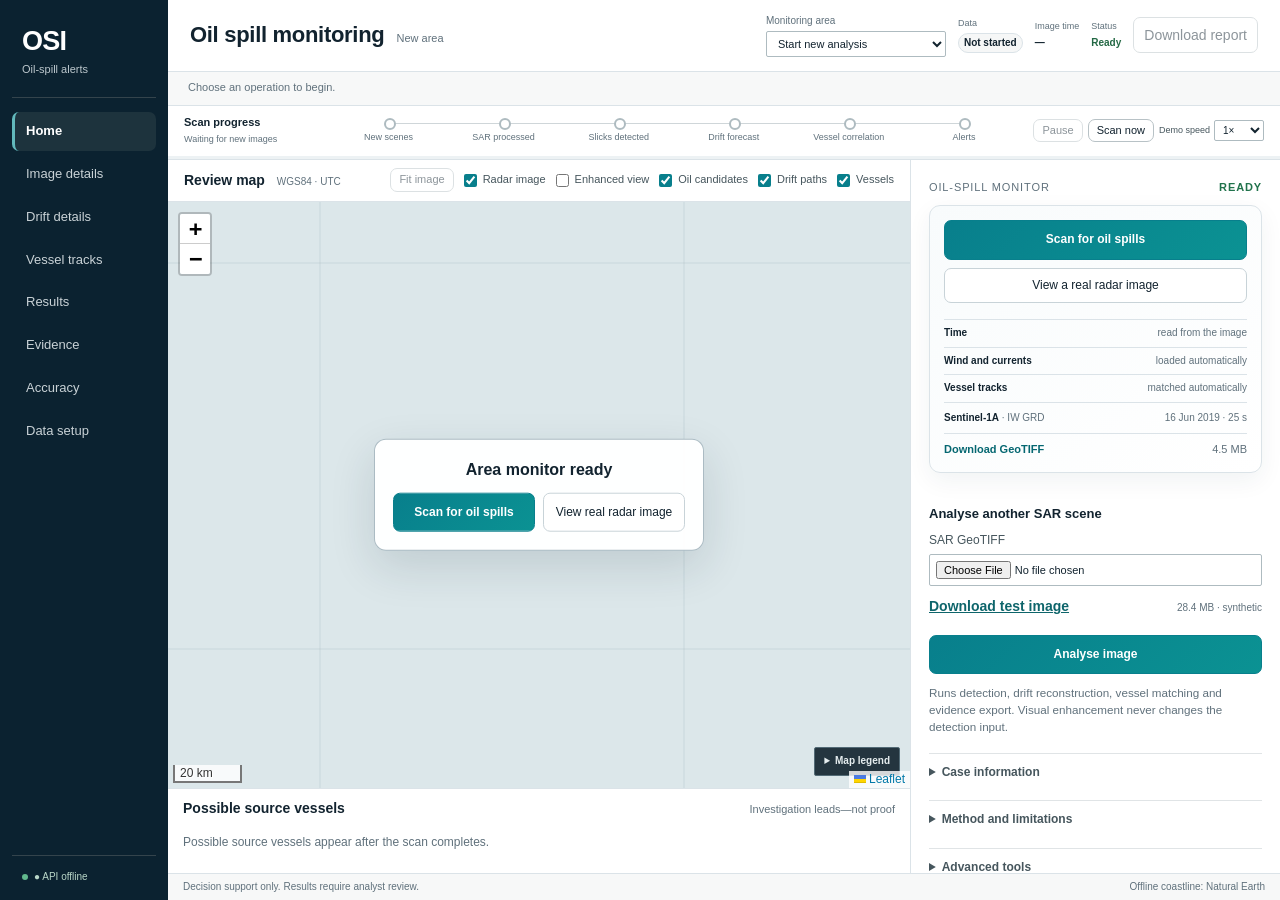
==== oilspill-intel/frontend/static/index.html @ 961ec887 "Make the public scan fully automatic" ====
<!doctype html>
<html lang="en">
<head>
<meta charset="utf-8">
<title>OSI — Oil Spill Intelligence | SIH26143</title>
<meta name="viewport" content="width=device-width, initial-scale=1">
<meta name="description" content="Oil-spill detection, drift reconstruction and explainable AIS vessel correlation.">
<link rel="stylesheet" href="vendor/leaflet.css">
<link rel="stylesheet" href="app.css">
</head>
<body>
<a class="skip-link" href="#sidebar">Skip to investigation controls</a>
<header class="rail">
  <div class="brand">OSI <small>Oil-spill alerts</small></div>
  <nav id="nav" aria-label="Investigation stages">
    <button data-page="dashboard" class="active" aria-current="page">Home</button>
    <button data-page="satellite">Image details</button>
    <button data-page="drift">Drift details</button>
    <button data-page="ais">Vessel tracks</button>
    <button data-page="ranking">Results</button>
    <button data-page="evidence">Evidence</button>
    <button data-page="evaluation">Accuracy</button>
    <button data-page="data">Data setup</button>
  </nav>
  <div class="rail-foot"><div class="status" id="health" role="status">Connecting…</div></div>
</header>
<div class="workspace">
<div class="workspace-head">
  <div class="head-title"><h1 id="caseTitle">Oil spill investigation</h1><span id="caseId" class="case-ref">New case</span></div>
  <div class="head-actions">
    <label class="case-picker">Monitoring area<select id="casePicker" aria-label="Monitoring area selector"><option value="">Start new analysis</option><option value="demo">Run Arabian Sea demo</option><option value="reception">View real SAR sample</option></select></label>
    <div class="operational-meta"><span>Data <b id="dataBadge" class="badge">Not started</b></span><span>Image time <b id="acquisitionValue">—</b></span><span>Status <b id="systemValue" class="status-text">Ready</b></span></div>
    <button id="btnExport" class="outline" disabled>Download report</button>
  </div>
</div>
<div id="caseSummary" class="summary-strip">Choose a demo or radar image to begin.</div>
<div id="notice" class="notice" role="status" aria-live="polite" hidden><span id="noticeText"></span><button id="dismissNotice" aria-label="Dismiss message">×</button></div>
<section class="stage-strip" aria-label="Investigation processing status">
  <div class="stage-title"><b>Scan progress</b><span id="replayClock">Waiting for new images</span></div>
  <ol id="stageList" class="stage-list"></ol>
  <div id="replayControls" class="replay-controls">
    <button id="btnReplayPause" class="map-button" disabled>Pause</button>
    <button id="btnReplayRestart" class="map-button">Scan now</button>
    <label>Demo speed <select id="replaySpeed" aria-label="Replay speed"><option value="0.5">0.5×</option><option value="1" selected>1×</option><option value="2">2×</option><option value="4">4×</option></select></label>
  </div>
  <div class="acquisition-track" aria-hidden="true"><i id="acquisitionProgress"></i></div>
</section>
<main>
  <div class="map-workspace">
    <div class="map-heading"><span><b>Review map</b> <small>WGS84 · UTC</small></span><div class="map-tools"><button id="btnFit" class="map-button" disabled>Fit image</button><label class="chk"><input type="checkbox" id="chkScene" checked> Radar image</label><label class="chk"><input type="checkbox" id="chkEnhanced"> Enhanced view</label><label class="chk"><input type="checkbox" id="chkSlick" checked> Oil candidates</label><label class="chk"><input type="checkbox" id="chkDriftLayers" checked> Drift paths</label><label class="chk"><input type="checkbox" id="chkAisLayers" checked> Vessels</label></div></div>
    <div class="map-stage"><div id="map" aria-label="Oil-spill investigation map"></div>
      <div id="mapEmpty" class="map-empty"><strong>Area monitor ready</strong><div class="map-start-actions"><button id="btnStartDemo" class="primary">Scan for oil spills</button><button id="btnReceiveMap" class="secondary">View real radar image</button></div></div>
      <details class="legend-wrap"><summary>Map legend</summary><div id="legend" class="legend"></div></details>
    </div>
    <section class="case-bottom" aria-label="Candidate overview"><div class="section-heading"><h2>Possible source vessels</h2><span class="muted small">Investigation leads—not proof</span></div><div id="candidateOverview" class="table-scroll"><p class="empty-note">Possible source vessels appear after the scan completes.</p></div></section>
  </div>
  <aside id="sidebar" tabindex="-1" aria-label="Investigation controls and evidence">
    <section id="page-dashboard" class="page active">
      <div class="operation-head"><span>Oil-spill monitor</span><b id="operationState">Ready</b></div>
      <div class="operation-card">
        <button id="btnRunReplay" class="primary">Scan for oil spills</button>
        <button id="btnReceiveSample" class="secondary">View a real radar image</button>
        <ul class="automatic-inputs" aria-label="Automatic inputs">
          <li><b>Time</b><span>read from the image</span></li>
          <li><b>Wind and currents</b><span>loaded automatically</span></li>
          <li><b>Vessel tracks</b><span>matched automatically</span></li>
        </ul>
        <div class="sample-meta">
          <span><b>Sentinel-1A</b> · IW GRD</span>
          <span>16 Jun 2019 · 25 s</span>
        </div>
        <a class="sample-file" href="samples/S1A_IW_20190616_140738_real_sample.tif" download>Download GeoTIFF <span>4.5 MB</span></a>
      </div>
      <div class="kpis" id="kpis"></div>
      <div class="technical-tools">
      <h3>Analyse another SAR scene</h3>
      <div class="image-workflow">
        <label>SAR GeoTIFF <input type="file" id="autoSceneFile" accept=".tif,.tiff"></label>
        <p class="sample-download"><a id="sampleSceneDownload" href="/api/demo/sample-scene" download="OSI_sample_20250314.tif">Download test image</a><span>28.4 MB · synthetic</span></p>
        <button id="btnAutoRun" class="primary">Analyse image</button>
        <div id="autoProgress" class="small muted" role="status"></div>
        <small>Runs detection, drift reconstruction, vessel matching and evidence export. Visual enhancement never changes the detection input.</small>
        <p class="demo-only">The public demo accepts the provided test image and replays its verified result.</p>
      </div>
      <button id="btnDemo" class="visually-hidden" tabindex="-1">Run included sample</button>
      <details class="case-meta"><summary>Case information</summary>
        <div class="sih-brief" aria-label="Smart India Hackathon problem alignment">
          <div><span>Problem</span><b>SIH26143</b></div><div><span>Organization</span><b>NTRO</b></div>
          <div><span>Category</span><b>Software</b></div><div><span>Theme</span><b>Disaster Management</b></div>
        </div>
      </details>
      <details class="prototype-scope"><summary>Method and limitations</summary>
        <ol class="scope-steps">
          <li>Segments suspected dark formations from georeferenced Sentinel-1 SAR.</li>
          <li>Measures slick geometry and reconstructs possible origins using currents and wind.</li>
          <li>Rebuilds historical AIS tracks and filters vessels by time and location.</li>
          <li>Ranks evidence matches and exports an auditable record for analyst review.</li>
        </ol>
        <p class="small muted">Attribution is a decision-support result and requires analyst review.</p>
      </details>
      <details class="advanced-tools"><summary>Advanced tools</summary>
        <div class="advanced-links"><a href="#" onclick="goto('satellite');return false">Image settings</a><a href="#" onclick="goto('drift');return false">Drift settings</a><a href="#" onclick="goto('ais');return false">Vessel-track settings</a><a href="#" onclick="goto('data');return false">Data connections</a></div>
        <button id="btnNew" class="secondary">New real-data investigation</button>
        <label>Open existing <select id="invSel"><option value="">— select —</option></select></label>
      </details>
      <p class="muted small">The sample uses synthetic scene, forcing and AIS data. Operational use requires approved historical AIS access.</p>
      <p id="landWarning" class="warn small" hidden>Land polygon file is missing. Coastal masking and particle beaching must not be treated as verified in this installation.</p>
      <h3 id="timelineHeading" hidden>Timeline</h3><ol id="timeline" class="timeline"></ol>
      <details><summary>System / data health</summary><pre id="healthBox" class="box"></pre></details>
      </div>
    </section>

    <section id="page-satellite" class="page">
      <h2>Satellite Analysis</h2>
      <label>Scene <select id="sceneSel"><option value="demo">Bundled synthetic S1-like scene</option></select></label>
      <p class="muted small">For the simplest flow, upload one image on <a href="#" onclick="goto('dashboard');return false">Overview</a>. Manual mode can also use a scene fetched on <a href="#" onclick="goto('data');return false">Data Sources</a>.</p>
      <label>Upload GeoTIFF (σ⁰ VV[,VH], dB or linear) <input type="file" id="sceneFile" accept=".tif,.tiff"></label>
      <details><summary>Optional wind override</summary><label>Wind at scene (m/s) <input type="number" id="windIn" step="0.1" placeholder="from forcing if blank"></label></details>
      <button id="btnAnalyze" class="primary">Analyse selected image</button>
      <div id="sceneInfo"></div>
      <h3>Detections</h3><div id="detList"></div>
      <label class="chk"><input type="checkbox" id="chkProb"> Detection score overlay (not calibrated probability)</label>
    </section>

    <section id="page-drift" class="page">
      <h2>Drift / Hindcast</h2>
      <label>Backward horizon (h) <input type="number" id="hoursIn" value="12" min="1" max="72"></label>
      <label>Forward forecast (h) <input type="number" id="fwdIn" value="6" min="0" max="72"></label>
      <label>Forcing (currents + wind) <select id="forcingSel"><option value="demo">Bundled synthetic forcing</option></select></label>
      <label>Upload current / wind NetCDF <input type="file" id="forcingFile" accept=".nc"></label>
      <button id="btnForcing" class="secondary">Build environmental forcing for this scene</button>
      <div id="forcingJob" class="small muted"></div>
      <button id="btnDrift" class="primary">Run backward hindcast + forward forecast</button>
      <div id="driftInfo"></div>
      <label>Age hypothesis <input type="range" id="ageSlider" min="1" max="12" value="4"> <span id="ageLbl">4 h</span></label>
      <label class="chk"><input type="checkbox" id="chkFwd" checked> forward prediction</label>
      <details><summary>Model assumptions</summary><pre id="driftParams" class="box small"></pre></details>
    </section>

    <section id="page-ais" class="page">
      <h2>AIS Investigation</h2>
      <label>AIS source <select id="aisSel"><option value="demo">Bundled synthetic AIS (MarineCadastre schema)</option></select></label>
      <label>Upload AIS CSV <input type="file" id="aisFile" accept=".csv"></label>
      <label>Search radius (km) <input type="number" id="radiusIn" value="60"></label>
      <label>Fetch historical AIS for this scene <select id="aisSrcSel"><option value="marinecadastre">NOAA MarineCadastre (US waters, 2009–2023 direct)</option><option value="dma">Danish Maritime Authority</option><option value="aisstream">aisstream.io live recording (key)</option></select></label>
      <button id="btnAisFetch" class="secondary">Fetch available AIS records</button>
      <div id="aisJob" class="small muted"></div>
      <button id="btnAis" class="primary">Reconstruct tracks + correlate</button>
      <div id="aisInfo"></div>
      <label>Time <input type="range" id="timeSlider" min="0" max="100" value="100"> <span id="timeLbl"></span></label>
      <div class="filters">
        <label class="chk"><input type="checkbox" class="fType" value="tanker" checked> tanker</label>
        <label class="chk"><input type="checkbox" class="fType" value="cargo" checked> cargo</label>
        <label class="chk"><input type="checkbox" class="fType" value="fishing" checked> fishing</label>
        <label class="chk"><input type="checkbox" class="fType" value="passenger" checked> passenger</label>
        <label class="chk"><input type="checkbox" class="fType" value="other" checked> other</label>
        <label class="chk"><input type="checkbox" id="chkOnlyCand"> candidates only</label>
      </div>
      <div id="vesselList"></div>
    </section>

    <section id="page-ranking" class="page">
      <h2>Possible Source Vessels</h2>
      <p class="warn small">Scores express <b>correlation with available evidence</b>. They are not proof of responsibility.</p>
      <div id="rankTable" class="table-scroll"><p class="empty-note">Run AIS correlation to review candidates.</p></div>
    </section>

    <section id="page-data" class="page">
      <h2>Data Sources & Connectors</h2>
      <div id="connStatus"></div>
      <h3>Sentinel-1 IW GRD search</h3>
      <label>Provider <select id="s1prov"><option value="planetary">Microsoft Planetary Computer (no account, no quota)</option><option value="cdse">Copernicus Data Space (download needs free account)</option></select></label>
      <div class="row"><label>Lon <input type="number" id="s1lon" step="0.01" value="72.6"></label><label>Lat <input type="number" id="s1lat" step="0.01" value="18.9"></label></div>
      <div class="row"><label>From <input type="date" id="s1from" value="2025-03-01"></label><label>To <input type="date" id="s1to" value="2025-03-31"></label></div>
      <button id="btnS1Search" class="primary">Search IW GRD scenes</button>
      <div id="s1Results"></div>
      <label>AOI half-size around the point (°) — only this window is streamed &amp; calibrated <input type="number" id="s1aoi" value="0.3" step="0.05" min="0.05" max="1"></label>
      <label>Downsample factor (4 → ~40 m px, ~20 s; 1 → full 10 m, slow) <input type="number" id="s1factor" value="4" min="1" max="16"></label>
      <h3>Background jobs</h3><div id="jobList" class="small"></div>
      <h3>Fetched / uploaded products</h3><div id="uploadList" class="small"></div>
    </section>

    <section id="page-evidence" class="page">
      <h2>Evidence Report</h2>
      <div id="evidencePanel"><p class="empty-note">Select a candidate from the table below the map.</p></div>
      <p class="small muted"><b>Why this exists:</b> the ledger proves which inputs and results were used and whether they changed. It is not an accuracy score; measured performance is under Accuracy.</p>
      <details><summary>Evidence ledger (SHA-256)</summary><div id="ledger" class="small table-scroll"></div></details>
    </section>

    <section id="page-evaluation" class="page">
      <h2>Accuracy &amp; Testing</h2>
      <p class="warn small"><b>Current status:</b> experimental screening baseline—not validated for unattended operational alerts.</p>
      <div class="card">
        <h3>Tested on real Sentinel-1 images</h3>
        <p class="small muted">Test set: 10 labelled oil images and 9 non-oil look-alikes from GlobalOSD-SAR.</p>
        <table>
          <tbody>
            <tr><th>Question</th><th>Measured result</th></tr>
            <tr><td>How many labelled oil scenes were found?</td><td><b>8 of 10</b> (80%)</td></tr>
            <tr><td>How many non-oil scenes caused an alert?</td><td><b>4 of 9</b> (44.4%)</td></tr>
            <tr><td>How many alerts were correct?</td><td><b>8 of 12</b> (66.7%)</td></tr>
            <tr><td>How many test scenes were classified correctly?</td><td><b>13 of 19</b> (68.4%)</td></tr>
          </tbody>
        </table>
        <details><summary>Test method and technical metric</summary><p class="small">Threshold 0.50; a detection counts as a hit within 8 km of the labelled point. Oil-likelihood AUC: <b>0.622</b>.</p></details>
      </div>
      <div class="card">
        <h3>Not measured yet</h3>
        <p><b>Pixel-level oil outline:</b> not measured because this sample marks locations, not complete oil boundaries.</p>
        <p><b>Drift forecast:</b> not yet compared with observed drifter tracks.</p>
        <p><b>Vessel matching:</b> not yet tested on confirmed polluter cases.</p>
      </div>
      <div class="card">
        <h3>Judge validation pack</h3>
        <p>Five oil-positive chips and five negative look-alikes, including successful detections, false alarms and a missed case. Expected labels and baseline outputs are listed in <code>manifest.csv</code>.</p>
        <a class="sample-file" href="samples/OSI_judge_validation_pack.zip" download>Download labelled real-SAR pack <span>24.9 MB · 10 GeoTIFFs</span></a>
        <p class="small muted">GlobalOSD-SAR research labels support screening evaluation; they are not legal proof of a spill or vessel responsibility.</p>
      </div>
    </section>
  </aside>

</main>
<footer>Decision support only. Results require analyst review.<span>Offline coastline: Natural Earth</span></footer>
</div>
<script src="vendor/leaflet.js"></script>
<script src="app.js"></script>
</body>
</html>
---- oilspill-intel/frontend/static/vendor/leaflet.css ----
/* required styles */

.leaflet-pane,
.leaflet-tile,
.leaflet-marker-icon,
.leaflet-marker-shadow,
.leaflet-tile-container,
.leaflet-pane > svg,
.leaflet-pane > canvas,
.leaflet-zoom-box,
.leaflet-image-layer,
.leaflet-layer {
	position: absolute;
	left: 0;
	top: 0;
	}
.leaflet-container {
	overflow: hidden;
	}
.leaflet-tile,
.leaflet-marker-icon,
.leaflet-marker-shadow {
	-webkit-user-select: none;
	   -moz-user-select: none;
	        user-select: none;
	  -webkit-user-drag: none;
	}
/* Prevents IE11 from highlighting tiles in blue */
.leaflet-tile::selection {
	background: transparent;
}
/* Safari renders non-retina tile on retina better with this, but Chrome is worse */
.leaflet-safari .leaflet-tile {
	image-rendering: -webkit-optimize-contrast;
	}
/* hack that prevents hw layers "stretching" when loading new tiles */
.leaflet-safari .leaflet-tile-container {
	width: 1600px;
	height: 1600px;
	-webkit-transform-origin: 0 0;
	}
.leaflet-marker-icon,
.leaflet-marker-shadow {
	display: block;
	}
/* .leaflet-container svg: reset svg max-width decleration shipped in Joomla! (joomla.org) 3.x */
/* .leaflet-container img: map is broken in FF if you have max-width: 100% on tiles */
.leaflet-container .leaflet-overlay-pane svg {
	max-width: none !important;
	max-height: none !important;
	}
.leaflet-container .leaflet-marker-pane img,
.leaflet-container .leaflet-shadow-pane img,
.leaflet-container .leaflet-tile-pane img,
.leaflet-container img.leaflet-image-layer,
.leaflet-container .leaflet-tile {
	max-width: none !important;
	max-height: none !important;
	width: auto;
	padding: 0;
	}

.leaflet-container img.leaflet-tile {
	/* See: https://bugs.chromium.org/p/chromium/issues/detail?id=600120 */
	mix-blend-mode: plus-lighter;
}

.leaflet-container.leaflet-touch-zoom {
	-ms-touch-action: pan-x pan-y;
	touch-action: pan-x pan-y;
	}
.leaflet-container.leaflet-touch-drag {
	-ms-touch-action: pinch-zoom;
	/* Fallback for FF which doesn't support pinch-zoom */
	touch-action: none;
	touch-action: pinch-zoom;
}
.leaflet-container.leaflet-touch-drag.leaflet-touch-zoom {
	-ms-touch-action: none;
	touch-action: none;
}
.leaflet-container {
	-webkit-tap-highlight-color: transparent;
}
.leaflet-container a {
	-webkit-tap-highlight-color: rgba(51, 181, 229, 0.4);
}
.leaflet-tile {
	filter: inherit;
	visibility: hidden;
	}
.leaflet-tile-loaded {
	visibility: inherit;
	}
.leaflet-zoom-box {
	width: 0;
	height: 0;
	-moz-box-sizing: border-box;
	     box-sizing: border-box;
	z-index: 800;
	}
/* workaround for https://bugzilla.mozilla.org/show_bug.cgi?id=888319 */
.leaflet-overlay-pane svg {
	-moz-user-select: none;
	}

.leaflet-pane         { z-index: 400; }

.leaflet-tile-pane    { z-index: 200; }
.leaflet-overlay-pane { z-index: 400; }
.leaflet-shadow-pane  { z-index: 500; }
.leaflet-marker-pane  { z-index: 600; }
.leaflet-tooltip-pane   { z-index: 650; }
.leaflet-popup-pane   { z-index: 700; }

.leaflet-map-pane canvas { z-index: 100; }
.leaflet-map-pane svg    { z-index: 200; }

.leaflet-vml-shape {
	width: 1px;
	height: 1px;
	}
.lvml {
	behavior: url(#default#VML);
	display: inline-block;
	position: absolute;
	}


/* control positioning */

.leaflet-control {
	position: relative;
	z-index: 800;
	pointer-events: visiblePainted; /* IE 9-10 doesn't have auto */
	pointer-events: auto;
	}
.leaflet-top,
.leaflet-bottom {
	position: absolute;
	z-index: 1000;
	pointer-events: none;
	}
.leaflet-top {
	top: 0;
	}
.leaflet-right {
	right: 0;
	}
.leaflet-bottom {
	bottom: 0;
	}
.leaflet-left {
	left: 0;
	}
.leaflet-control {
	float: left;
	clear: both;
	}
.leaflet-right .leaflet-control {
	float: right;
	}
.leaflet-top .leaflet-control {
	margin-top: 10px;
	}
.leaflet-bottom .leaflet-control {
	margin-bottom: 10px;
	}
.leaflet-left .leaflet-control {
	margin-left: 10px;
	}
.leaflet-right .leaflet-control {
	margin-right: 10px;
	}


/* zoom and fade animations */

.leaflet-fade-anim .leaflet-popup {
	opacity: 0;
	-webkit-transition: opacity 0.2s linear;
	   -moz-transition: opacity 0.2s linear;
	        transition: opacity 0.2s linear;
	}
.leaflet-fade-anim .leaflet-map-pane .leaflet-popup {
	opacity: 1;
	}
.leaflet-zoom-animated {
	-webkit-transform-origin: 0 0;
	    -ms-transform-origin: 0 0;
	        transform-origin: 0 0;
	}
svg.leaflet-zoom-animated {
	will-change: transform;
}

.leaflet-zoom-anim .leaflet-zoom-animated {
	-webkit-transition: -webkit-transform 0.25s cubic-bezier(0,0,0.25,1);
	   -moz-transition:    -moz-transform 0.25s cubic-bezier(0,0,0.25,1);
	        transition:         transform 0.25s cubic-bezier(0,0,0.25,1);
	}
.leaflet-zoom-anim .leaflet-tile,
.leaflet-pan-anim .leaflet-tile {
	-webkit-transition: none;
	   -moz-transition: none;
	        transition: none;
	}

.leaflet-zoom-anim .leaflet-zoom-hide {
	visibility: hidden;
	}


/* cursors */

.leaflet-interactive {
	cursor: pointer;
	}
.leaflet-grab {
	cursor: -webkit-grab;
	cursor:    -moz-grab;
	cursor:         grab;
	}
.leaflet-crosshair,
.leaflet-crosshair .leaflet-interactive {
	cursor: crosshair;
	}
.leaflet-popup-pane,
.leaflet-control {
	cursor: auto;
	}
.leaflet-dragging .leaflet-grab,
.leaflet-dragging .leaflet-grab .leaflet-interactive,
.leaflet-dragging .leaflet-marker-draggable {
	cursor: move;
	cursor: -webkit-grabbing;
	cursor:    -moz-grabbing;
	cursor:         grabbing;
	}

/* marker & overlays interactivity */
.leaflet-marker-icon,
.leaflet-marker-shadow,
.leaflet-image-layer,
.leaflet-pane > svg path,
.leaflet-tile-container {
	pointer-events: none;
	}

.leaflet-marker-icon.leaflet-interactive,
.leaflet-image-layer.leaflet-interactive,
.leaflet-pane > svg path.leaflet-interactive,
svg.leaflet-image-layer.leaflet-interactive path {
	pointer-events: visiblePainted; /* IE 9-10 doesn't have auto */
	pointer-events: auto;
	}

/* visual tweaks */

.leaflet-container {
	background: #ddd;
	outline-offset: 1px;
	}
.leaflet-container a {
	color: #0078A8;
	}
.leaflet-zoom-box {
	border: 2px dotted #38f;
	background: rgba(255,255,255,0.5);
	}


/* general typography */
.leaflet-container {
	font-family: "Helvetica Neue", Arial, Helvetica, sans-serif;
	font-size: 12px;
	font-size: 0.75rem;
	line-height: 1.5;
	}


/* general toolbar styles */

.leaflet-bar {
	box-shadow: 0 1px 5px rgba(0,0,0,0.65);
	border-radius: 4px;
	}
.leaflet-bar a {
	background-color: #fff;
	border-bottom: 1px solid #ccc;
	width: 26px;
	height: 26px;
	line-height: 26px;
	display: block;
	text-align: center;
	text-decoration: none;
	color: black;
	}
.leaflet-bar a,
.leaflet-control-layers-toggle {
	background-position: 50% 50%;
	background-repeat: no-repeat;
	display: block;
	}
.leaflet-bar a:hover,
.leaflet-bar a:focus {
	background-color: #f4f4f4;
	}
.leaflet-bar a:first-child {
	border-top-left-radius: 4px;
	border-top-right-radius: 4px;
	}
.leaflet-bar a:last-child {
	border-bottom-left-radius: 4px;
	border-bottom-right-radius: 4px;
	border-bottom: none;
	}
.leaflet-bar a.leaflet-disabled {
	cursor: default;
	background-color: #f4f4f4;
	color: #bbb;
	}

.leaflet-touch .leaflet-bar a {
	width: 30px;
	height: 30px;
	line-height: 30px;
	}
.leaflet-touch .leaflet-bar a:first-child {
	border-top-left-radius: 2px;
	border-top-right-radius: 2px;
	}
.leaflet-touch .leaflet-bar a:last-child {
	border-bottom-left-radius: 2px;
	border-bottom-right-radius: 2px;
	}

/* zoom control */

.leaflet-control-zoom-in,
.leaflet-control-zoom-out {
	font: bold 18px 'Lucida Console', Monaco, monospace;
	text-indent: 1px;
	}

.leaflet-touch .leaflet-control-zoom-in, .leaflet-touch .leaflet-control-zoom-out  {
	font-size: 22px;
	}


/* layers control */

.leaflet-control-layers {
	box-shadow: 0 1px 5px rgba(0,0,0,0.4);
	background: #fff;
	border-radius: 5px;
	}
.leaflet-control-layers-toggle {
	background-image: url(images/layers.png);
	width: 36px;
	height: 36px;
	}
.leaflet-retina .leaflet-control-layers-toggle {
	background-image: url(images/layers-2x.png);
	background-size: 26px 26px;
	}
.leaflet-touch .leaflet-control-layers-toggle {
	width: 44px;
	height: 44px;
	}
.leaflet-control-layers .leaflet-control-layers-list,
.leaflet-control-layers-expanded .leaflet-control-layers-toggle {
	display: none;
	}
.leaflet-control-layers-expanded .leaflet-control-layers-list {
	display: block;
	position: relative;
	}
.leaflet-control-layers-expanded {
	padding: 6px 10px 6px 6px;
	color: #333;
	background: #fff;
	}
.leaflet-control-layers-scrollbar {
	overflow-y: scroll;
	overflow-x: hidden;
	padding-right: 5px;
	}
.leaflet-control-layers-selector {
	margin-top: 2px;
	position: relative;
	top: 1px;
	}
.leaflet-control-layers label {
	display: block;
	font-size: 13px;
	font-size: 1.08333em;
	}
.leaflet-control-layers-separator {
	height: 0;
	border-top: 1px solid #ddd;
	margin: 5px -10px 5px -6px;
	}

/* Default icon URLs */
.leaflet-default-icon-path { /* used only in path-guessing heuristic, see L.Icon.Default */
	background-image: url(images/marker-icon.png);
	}


/* attribution and scale controls */

.leaflet-container .leaflet-control-attribution {
	background: #fff;
	background: rgba(255, 255, 255, 0.8);
	margin: 0;
	}
.leaflet-control-attribution,
.leaflet-control-scale-line {
	padding: 0 5px;
	color: #333;
	line-height: 1.4;
	}
.leaflet-control-attribution a {
	text-decoration: none;
	}
.leaflet-control-attribution a:hover,
.leaflet-control-attribution a:focus {
	text-decoration: underline;
	}
.leaflet-attribution-flag {
	display: inline !important;
	vertical-align: baseline !important;
	width: 1em;
	height: 0.6669em;
	}
.leaflet-left .leaflet-control-scale {
	margin-left: 5px;
	}
.leaflet-bottom .leaflet-control-scale {
	margin-bottom: 5px;
	}
.leaflet-control-scale-line {
	border: 2px solid #777;
	border-top: none;
	line-height: 1.1;
	padding: 2px 5px 1px;
	white-space: nowrap;
	-moz-box-sizing: border-box;
	     box-sizing: border-box;
	background: rgba(255, 255, 255, 0.8);
	text-shadow: 1px 1px #fff;
	}
.leaflet-control-scale-line:not(:first-child) {
	border-top: 2px solid #777;
	border-bottom: none;
	margin-top: -2px;
	}
.leaflet-control-scale-line:not(:first-child):not(:last-child) {
	border-bottom: 2px solid #777;
	}

.leaflet-touch .leaflet-control-attribution,
.leaflet-touch .leaflet-control-layers,
.leaflet-touch .leaflet-bar {
	box-shadow: none;
	}
.leaflet-touch .leaflet-control-layers,
.leaflet-touch .leaflet-bar {
	border: 2px solid rgba(0,0,0,0.2);
	background-clip: padding-box;
	}


/* popup */

.leaflet-popup {
	position: absolute;
	text-align: center;
	margin-bottom: 20px;
	}
.leaflet-popup-content-wrapper {
	padding: 1px;
	text-align: left;
	border-radius: 12px;
	}
.leaflet-popup-content {
	margin: 13px 24px 13px 20px;
	line-height: 1.3;
	font-size: 13px;
	font-size: 1.08333em;
	min-height: 1px;
	}
.leaflet-popup-content p {
	margin: 17px 0;
	margin: 1.3em 0;
	}
.leaflet-popup-tip-container {
	width: 40px;
	height: 20px;
	position: absolute;
	left: 50%;
	margin-top: -1px;
	margin-left: -20px;
	overflow: hidden;
	pointer-events: none;
	}
.leaflet-popup-tip {
	width: 17px;
	height: 17px;
	padding: 1px;

	margin: -10px auto 0;
	pointer-events: auto;

	-webkit-transform: rotate(45deg);
	   -moz-transform: rotate(45deg);
	    -ms-transform: rotate(45deg);
	        transform: rotate(45deg);
	}
.leaflet-popup-content-wrapper,
.leaflet-popup-tip {
	background: white;
	color: #333;
	box-shadow: 0 3px 14px rgba(0,0,0,0.4);
	}
.leaflet-container a.leaflet-popup-close-button {
	position: absolute;
	top: 0;
	right: 0;
	border: none;
	text-align: center;
	width: 24px;
	height: 24px;
	font: 16px/24px Tahoma, Verdana, sans-serif;
	color: #757575;
	text-decoration: none;
	background: transparent;
	}
.leaflet-container a.leaflet-popup-close-button:hover,
.leaflet-container a.leaflet-popup-close-button:focus {
	color: #585858;
	}
.leaflet-popup-scrolled {
	overflow: auto;
	}

.leaflet-oldie .leaflet-popup-content-wrapper {
	-ms-zoom: 1;
	}
.leaflet-oldie .leaflet-popup-tip {
	width: 24px;
	margin: 0 auto;

	-ms-filter: "progid:DXImageTransform.Microsoft.Matrix(M11=0.70710678, M12=0.70710678, M21=-0.70710678, M22=0.70710678)";
	filter: progid:DXImageTransform.Microsoft.Matrix(M11=0.70710678, M12=0.70710678, M21=-0.70710678, M22=0.70710678);
	}

.leaflet-oldie .leaflet-control-zoom,
.leaflet-oldie .leaflet-control-layers,
.leaflet-oldie .leaflet-popup-content-wrapper,
.leaflet-oldie .leaflet-popup-tip {
	border: 1px solid #999;
	}


/* div icon */

.leaflet-div-icon {
	background: #fff;
	border: 1px solid #666;
	}


/* Tooltip */
/* Base styles for the element that has a tooltip */
.leaflet-tooltip {
	position: absolute;
	padding: 6px;
	background-color: #fff;
	border: 1px solid #fff;
	border-radius: 3px;
	color: #222;
	white-space: nowrap;
	-webkit-user-select: none;
	-moz-user-select: none;
	-ms-user-select: none;
	user-select: none;
	pointer-events: none;
	box-shadow: 0 1px 3px rgba(0,0,0,0.4);
	}
.leaflet-tooltip.leaflet-interactive {
	cursor: pointer;
	pointer-events: auto;
	}
.leaflet-tooltip-top:before,
.leaflet-tooltip-bottom:before,
.leaflet-tooltip-left:before,
.leaflet-tooltip-right:before {
	position: absolute;
	pointer-events: none;
	border: 6px solid transparent;
	background: transparent;
	content: "";
	}

/* Directions */

.leaflet-tooltip-bottom {
	margin-top: 6px;
}
.leaflet-tooltip-top {
	margin-top: -6px;
}
.leaflet-tooltip-bottom:before,
.leaflet-tooltip-top:before {
	left: 50%;
	margin-left: -6px;
	}
.leaflet-tooltip-top:before {
	bottom: 0;
	margin-bottom: -12px;
	border-top-color: #fff;
	}
.leaflet-tooltip-bottom:before {
	top: 0;
	margin-top: -12px;
	margin-left: -6px;
	border-bottom-color: #fff;
	}
.leaflet-tooltip-left {
	margin-left: -6px;
}
.leaflet-tooltip-right {
	margin-left: 6px;
}
.leaflet-tooltip-left:before,
.leaflet-tooltip-right:before {
	top: 50%;
	margin-top: -6px;
	}
.leaflet-tooltip-left:before {
	right: 0;
	margin-right: -12px;
	border-left-color: #fff;
	}
.leaflet-tooltip-right:before {
	left: 0;
	margin-left: -12px;
	border-right-color: #fff;
	}

/* Printing */

@media print {
	/* Prevent printers from removing background-images of controls. */
	.leaflet-control {
		-webkit-print-color-adjust: exact;
		print-color-adjust: exact;
		}
	}
---- oilspill-intel/frontend/static/app.css ----
:root {
  --bg: #f3f6f8;
  --panel: #ffffff;
  --line: #dbe3e8;
  --text: #12232f;
  --muted: #60717c;
  --accent: #087f8c;
  --accent-dark: #056771;
  --rail: #0b2230;
  --warning: #8a5808;
  --danger: #9b3720;
  --map: #dce7ea;
}

* { box-sizing: border-box; }
html, body { height: 100%; margin: 0; }
body {
  display: flex;
  background: var(--bg);
  color: var(--text);
  font: 14px/1.45 Inter, "Segoe UI", Arial, sans-serif;
}
button, input, select { font: inherit; }
button { cursor: pointer; border-radius: 7px; }
button:disabled { cursor: not-allowed; opacity: .48; }
button:focus-visible, a:focus-visible, input:focus-visible, select:focus-visible, summary:focus-visible {
  outline: 2px solid #1b8990;
  outline-offset: 2px;
}
a { color: #0e656b; }
h1, h2, h3, h4 { color: var(--text); }
h1 { margin: 0; font-size: 22px; line-height: 1.2; font-weight: 700; letter-spacing: -.3px; }
h2 { margin: 0 0 14px; font-size: 18px; }
h3 { margin: 18px 0 8px; font-size: 13px; }
h4 { margin: 0 0 7px; font-size: 13px; }

.rail {
  width: 168px;
  flex: 0 0 168px;
  display: flex;
  flex-direction: column;
  padding: 22px 12px 16px;
  color: #fff;
  background: var(--rail);
}
.brand {
  padding: 0 10px 19px;
  border-bottom: 1px solid #34444c;
  font-size: 27px;
  font-weight: 700;
  letter-spacing: -.8px;
}
.brand small {
  display: block;
  margin-top: 1px;
  color: #bdc8cd;
  font-size: 11px;
  font-weight: 400;
  letter-spacing: 0;
}
nav { display: flex; flex-direction: column; padding-top: 12px; }
nav button {
  width: 100%;
  margin: 2px 0;
  padding: 10px 11px;
  border: 0;
  border-left: 3px solid transparent;
  background: transparent;
  color: #c9d2d6;
  text-align: left;
  border-radius: 7px;
  font-size: 13px;
}
nav button:hover { color: #fff; background: #1d333d; }
nav button.active {
  border-left-color: #62b9bc;
  background: #1d333d;
  color: #fff;
  font-weight: 600;
}
.rail-foot { margin-top: auto; padding: 14px 10px 0; border-top: 1px solid #34444c; }
.status { color: #b9d7c8; font-size: 10px; }
.status::before { content: ""; display: inline-block; width: 6px; height: 6px; margin-right: 6px; border-radius: 50%; background: #61b98d; }

.workspace {
  min-width: 0;
  height: 100vh;
  flex: 1;
  display: flex;
  flex-direction: column;
}
.workspace-head {
  min-height: 68px;
  padding: 14px 22px;
  display: flex;
  align-items: center;
  justify-content: space-between;
  gap: 18px;
  background: var(--panel);
  border-bottom: 1px solid var(--line);
}
.head-title { min-width: 0; display: flex; align-items: baseline; gap: 12px; }
.case-ref { max-width: 430px; overflow: hidden; color: var(--muted); font-size: 11px; text-overflow: ellipsis; white-space: nowrap; }
.head-actions { display: flex; align-items: center; gap: 12px; flex-shrink: 0; }
.case-picker { min-width: 180px; margin: 0; color: var(--muted); font-size: 10px; }
.case-picker select { margin-top: 2px; padding: 5px 25px 5px 7px; font-size: 11px; }
.operational-meta { display: flex; align-items: center; gap: 12px; color: var(--muted); font-size: 9px; white-space: nowrap; }
.operational-meta span { display: flex; flex-direction: column; gap: 2px; }
.operational-meta b { color: var(--text); font-size: 10px; font-weight: 600; }
.operational-meta .badge { padding: 2px 5px; }
.status-text { color: #236844 !important; }
.badge {
  display: inline-block;
  padding: 3px 6px;
  border: 1px solid var(--line);
  border-radius: 999px;
  background: #f6f7f7;
  color: #53636a;
  font-size: 10px;
}
.badge.oil { border-color: #d9ab91; background: #fff8f3; color: #8a3f18; }
.badge.la { border-color: #dbc792; background: #fffbef; color: #77520d; }
.outline, .map-button {
  padding: 7px 10px;
  border: 1px solid #b8c2c6;
  background: #fff;
  color: var(--text);
}
.outline:hover, .map-button:hover { background: #f2f4f4; }

.summary-strip {
  min-height: 34px;
  padding: 8px 20px;
  display: flex;
  flex-wrap: wrap;
  gap: 6px 22px;
  background: #f7f8f8;
  border-bottom: 1px solid var(--line);
  color: var(--muted);
  font-size: 11px;
}
.summary-strip b { color: var(--text); font-weight: 600; }
.notice {
  padding: 9px 20px;
  display: flex;
  justify-content: space-between;
  gap: 12px;
  background: #eef7f6;
  border-bottom: 1px solid #b6d0d1;
  font-size: 12px;
}
.notice.error { color: var(--danger); background: #fff2ed; border-color: #e2b9aa; }
.notice button { border: 0; background: none; color: inherit; font-size: 17px; }
.notice[hidden] { display: none; }

.stage-strip {
  position: relative;
  min-height: 54px;
  padding: 8px 16px 11px;
  display: grid;
  grid-template-columns: 135px minmax(0, 1fr) auto;
  align-items: center;
  gap: 12px;
  background: #fff;
  border-bottom: 1px solid var(--line);
}
.acquisition-track { position: absolute; right: 0; bottom: 0; left: 0; height: 3px; overflow: hidden; background: #edf2f4; }
.acquisition-track i { display: block; width: 0; height: 100%; background: linear-gradient(90deg, #0aa0ad, #43c8b8); transition: width .12s linear; }
.stage-title { display: flex; flex-direction: column; gap: 2px; font-size: 11px; }
.stage-title span { color: var(--muted); font-size: 9px; }
.stage-list { min-width: 0; margin: 0; padding: 0; display: grid; grid-template-columns: repeat(6, minmax(70px, 1fr)); list-style: none; }
.stage-list li { position: relative; min-width: 0; padding: 15px 5px 0; color: var(--muted); font-size: 9px; text-align: center; white-space: nowrap; }
.stage-list li::before { content: ""; position: absolute; z-index: 2; top: 2px; left: 50%; width: 8px; height: 8px; margin-left: -5px; border: 2px solid #aebbc0; border-radius: 50%; background: #fff; }
.stage-list li:not(:first-child)::after { content: ""; position: absolute; top: 7px; right: 50%; width: 100%; height: 1px; background: #cfd6d9; }
.stage-list li.running { color: var(--accent-dark); font-weight: 600; }
.stage-list li.running::before { border-color: var(--accent); background: #d9eeee; box-shadow: 0 0 0 3px #eaf5f4; }
.stage-list li.complete { color: #236844; }
.stage-list li.complete::before { border-color: #3c8a63; background: #3c8a63; }
.stage-list li.partial { color: var(--warning); }
.stage-list li.partial::before { border-color: #c88622; background: #fff2cf; }
.stage-list li.failed { color: var(--danger); }
.stage-list li.failed::before { border-color: var(--danger); background: #fff2ed; }
.replay-controls { display: flex; align-items: center; gap: 5px; }
.replay-controls label { display: flex; align-items: center; gap: 4px; margin: 0; font-size: 9px; }
.replay-controls select { width: auto; margin: 0; padding: 3px 4px; font-size: 10px; }

main { min-height: 0; flex: 1; display: flex; }
.map-workspace { min-width: 0; flex: 1; display: flex; flex-direction: column; }
.map-heading {
  height: 42px;
  padding: 7px 16px;
  display: flex;
  align-items: center;
  justify-content: space-between;
  gap: 12px;
  background: #fff;
  border-bottom: 1px solid var(--line);
}
.map-heading small { margin-left: 8px; color: var(--muted); font-size: 10px; }
.map-heading > div { display: flex; align-items: center; gap: 10px; }
.map-tools { overflow-x: auto; white-space: nowrap; }
.map-tools .chk { flex-shrink: 0; }
.map-button { padding: 3px 8px; font-size: 11px; }
.map-stage { position: relative; min-height: 260px; flex: 1; background: var(--map); }
#map { position: absolute; inset: 0; background: var(--map); }
.leaflet-container { background: var(--map); font: 12px/1.45 Arial, Helvetica, sans-serif; }
.leaflet-image-layer.contrast-preview { filter: contrast(1.42) brightness(1.06); }
.leaflet-image-layer.sar-reception { filter: contrast(1.12); transition: clip-path .12s linear; }
.map-empty {
  position: absolute;
  z-index: 450;
  top: 50%;
  left: 50%;
  width: 330px;
  max-width: calc(100% - 28px);
  padding: 18px;
  transform: translate(-50%, -50%);
  background: rgba(255,255,255,.97);
  border: 1px solid rgba(151,171,181,.8);
  border-radius: 12px;
  box-shadow: 0 16px 45px rgba(19,43,55,.14);
  text-align: center;
}
.map-empty strong { display: block; margin-bottom: 12px; font-size: 16px; }
.map-empty p { margin: 5px 0 10px; color: var(--muted); font-size: 12px; }
.map-empty .secondary { width: auto; margin: 0; padding: 6px 10px; }
.map-start-actions { display: grid; grid-template-columns: 1fr 1fr; gap: 8px; }
.map-start-actions .primary, .map-start-actions .secondary { width: 100%; margin: 0; }
.map-empty[hidden] { display: none; }

.legend-wrap {
  position: absolute;
  z-index: 450;
  right: 10px;
  bottom: 12px;
  max-width: calc(100% - 80px);
  padding: 6px 9px;
  border: 1px solid #536b76;
  border-radius: 2px;
  background: rgba(20,39,48,.92);
  color: #e6edef;
  font-size: 10px;
}
.legend-wrap summary { padding: 0; color: #e6edef; font-size: 10px; }
.legend { display: flex; flex-wrap: wrap; gap: 4px 12px; max-width: 550px; margin-top: 4px; }
.legend div { display: flex; align-items: center; gap: 5px; }
.sw { display: inline-block; width: 15px; height: 3px; }

.case-bottom {
  max-height: 190px;
  overflow: auto;
  padding: 9px 15px 11px;
  background: #fff;
  border-top: 1px solid var(--line);
}
.section-heading { display: flex; align-items: baseline; justify-content: space-between; gap: 10px; }
.section-heading h2 { margin: 0 0 6px; font-size: 14px; }
.empty-note { margin: 0; padding: 10px 0; color: var(--muted); font-size: 12px; }
.table-scroll { overflow-x: auto; }
.candidate-button { padding: 2px 0; border: 0; background: none; color: var(--accent); font-weight: 600; text-align: left; }
.candidate-button:hover { text-decoration: underline; }
.selected-row { background: #edf6f5; }
.candidate-tag { color: var(--muted); font-size: 10px; }

#sidebar {
  width: 370px;
  min-width: 315px;
  max-width: 42%;
  overflow: auto;
  padding: 20px 18px;
  background: #fff;
  border-left: 1px solid var(--line);
}
.page { display: none; }
.page.active { display: block; }
.section-intro { margin: -4px 0 18px; color: var(--muted); font-size: 12px; }
.operation-head { display: flex; align-items: center; justify-content: space-between; margin: 0 0 10px; color: var(--muted); font-size: 11px; text-transform: uppercase; letter-spacing: .08em; }
.operation-head b { color: #21734c; font-size: 11px; }
.operation-card { margin-bottom: 14px; padding: 14px; border: 1px solid var(--line); border-radius: 11px; background: linear-gradient(145deg, #f8fbfc, #fff); box-shadow: 0 8px 24px rgba(17,48,61,.06); }
.operation-card .primary, .operation-card .secondary { margin: 0 0 8px; }
.automatic-inputs { margin: 8px 0; padding: 0; border-top: 1px solid var(--line); list-style: none; }
.automatic-inputs li { display: flex; justify-content: space-between; gap: 8px; padding: 6px 0; border-bottom: 1px solid var(--line); font-size: 10px; }
.automatic-inputs span { color: var(--muted); text-align: right; }
.sample-meta { display: flex; justify-content: space-between; gap: 10px; margin-top: 8px; color: var(--muted); font-size: 10px; }
.sample-meta b { color: var(--text); }
.sample-file { display: flex; justify-content: space-between; margin-top: 8px; padding-top: 8px; border-top: 1px solid var(--line); color: var(--accent-dark); font-size: 11px; font-weight: 600; text-decoration: none; }
.sample-file span { color: var(--muted); font-weight: 400; }
.image-workflow { margin-bottom: 12px; }
.image-workflow > label:first-child { margin-top: 0; }
.image-workflow small { display: block; margin-top: 6px; color: var(--muted); }
.sample-download { display: flex; align-items: baseline; justify-content: space-between; gap: 8px; margin: -2px 0 13px; }
.sample-download a { font-weight: 600; }
.sample-download span { color: var(--muted); font-size: 10px; white-space: nowrap; }
.demo-only { display: none; margin: 8px 0 0; color: var(--muted); font-size: 10px; }
.public-demo .demo-only { display: block; }
.public-demo-banner { display: none !important; }
.replay-card { margin: 0 0 16px; padding: 12px; border: 1px solid #b8c8cc; background: #f7faf9; }
.replay-card > div { display: flex; align-items: baseline; justify-content: space-between; gap: 10px; margin-bottom: 7px; }
.replay-card strong { font-size: 12px; }
.replay-card span, .replay-card small { color: var(--muted); font-size: 10px; }
.replay-card .primary { margin: 0 0 6px; }
.visually-hidden {
  position: absolute !important;
  width: 1px !important;
  height: 1px !important;
  overflow: hidden !important;
  clip: rect(0 0 0 0) !important;
  white-space: nowrap !important;
}

label { display: block; margin: 12px 0; color: #46565d; font-size: 12px; }
label input, label select {
  display: block;
  width: 100%;
  min-width: 0;
  margin-top: 5px;
  padding: 8px;
  border: 1px solid #aebbc0;
  border-radius: 2px;
  background: #fff;
  color: var(--text);
}
input[type="file"] { padding: 6px; font-size: 11px; }
input[type="range"] { padding: 0; accent-color: var(--accent); }
input[type="checkbox"] { accent-color: var(--accent); }
label.chk { display: flex; align-items: center; gap: 6px; margin: 7px 0; font-size: 11px; }
label.chk input { width: auto; margin: 0; }
.external-link { color: #0d6268; font-weight: 600; text-underline-offset: 2px; }

button.primary {
  width: 100%;
  margin: 5px 0;
  padding: 10px 12px;
  border: 1px solid var(--accent);
  border-radius: 7px;
  background: linear-gradient(135deg, var(--accent), #0b9293);
  color: #fff;
  font-size: 12px;
  font-weight: 600;
}
button.primary:hover { background: var(--accent-dark); }
button.secondary {
  width: 100%;
  margin: 4px 0;
  padding: 8px 10px;
  border: 1px solid #c8d3d8;
  border-radius: 7px;
  background: #fff;
  color: var(--text);
  font-size: 12px;
}
button.secondary:hover { background: #f2f4f4; }
button.mini { padding: 4px 8px; border: 0; background: var(--accent); color: #fff; font-size: 11px; white-space: nowrap; }

details { margin-top: 13px; border-top: 1px solid #e0e4e6; }
summary { padding: 10px 0 6px; color: #46565d; font-size: 12px; font-weight: 600; cursor: pointer; }
.case-meta { margin-top: 17px; }
.sih-brief { margin: 5px 0 8px; }
.sih-brief div { display: flex; justify-content: space-between; gap: 12px; padding: 6px 0; border-bottom: 1px solid #e3e7e9; }
.sih-brief span { color: var(--muted); font-size: 11px; }
.sih-brief b { font-size: 11px; }
.scope-steps { margin: 5px 0; padding-left: 18px; }
.scope-steps li { padding: 2px 0; font-size: 11px; }

.box {
  padding: 9px;
  border: 1px solid var(--line);
  border-radius: 2px;
  background: #f5f7f7;
  font-size: 11px;
  white-space: pre-wrap;
  word-break: break-word;
}
.small { font-size: 11px; }
.muted { color: var(--muted); }
.warn { color: var(--warning); }
p.warn { padding: 9px; border-left: 3px solid #cb8b2b; background: #fff8e9; }

.kpis { display: grid; grid-template-columns: 1fr 1fr; margin-top: 12px; }
.kpi { min-width: 0; margin: 3px; padding: 10px; border: 1px solid var(--line); border-radius: 8px; background: #fafcfd; }
.kpi b { display: block; overflow-wrap: anywhere; font-size: 13px; font-weight: 600; }
.kpi span { color: var(--muted); font-size: 10px; }
.timeline { margin: 0; padding: 0; list-style: none; }
.timeline li { padding: 5px 0; border-bottom: 1px solid #e4e8e9; font-size: 11px; overflow-wrap: anywhere; }

table { width: 100%; border-collapse: collapse; font-size: 11px; }
th, td { padding: 7px 6px; border-bottom: 1px solid var(--line); text-align: left; vertical-align: top; }
th { color: var(--muted); font-weight: 600; white-space: nowrap; }
tr.clickable { cursor: pointer; }
tr.clickable:hover { background: #eef5f5; }
.bar { height: 4px; overflow: hidden; margin-top: 5px; background: #dfe5e7; }
.bar i { display: block; height: 100%; background: var(--accent); }
.card { margin: 4px 0; padding: 11px 0; border-bottom: 1px solid var(--line); font-size: 12px; line-height: 1.6; overflow-wrap: anywhere; }
.card ul { padding-left: 17px; }
.ev { display: grid; grid-template-columns: 95px 1fr 34px; gap: 6px; align-items: center; margin: 9px 0; }
.filters { display: flex; flex-wrap: wrap; gap: 3px 12px; }
.row { display: flex; gap: 8px; }
.row label { min-width: 0; flex: 1; }
.job { display: flex; flex-wrap: wrap; justify-content: space-between; gap: 6px; padding: 7px 0; border-bottom: 1px solid var(--line); }
.job .bar { width: 90px; align-self: center; }
.ok { color: #236844; }
.err { color: var(--danger); }
#page-data table { display: block; max-width: 100%; overflow-x: auto; font-size: 11px; }
#page-data td.note { min-width: 160px; }

footer {
  padding: 6px 15px;
  display: flex;
  justify-content: space-between;
  gap: 12px;
  border-top: 1px solid var(--line);
  background: #f7f8f8;
  color: var(--muted);
  font-size: 10px;
}
.radar-preview { display: block; width: 100%; height: 145px; object-fit: cover; background: var(--map); border: 1px solid var(--line); }
.preview-caption { margin: 5px 0 16px; color: var(--muted); font-size: 10px; }
.skip-link { position: absolute; z-index: 10000; top: -60px; left: 175px; padding: 9px; background: #fff; }
.skip-link:focus { top: 5px; }
progress { max-width: 100%; accent-color: var(--accent); }

@media (min-width: 1700px) {
  #sidebar { width: 390px; }
}
.advanced-links { display: grid; grid-template-columns: 1fr 1fr; gap: 6px; margin: 9px 0 12px; }
.advanced-links a { padding: 7px; border: 1px solid var(--line); border-radius: 6px; background: #f7f9fa; font-size: 11px; text-align: center; text-decoration: none; }
.public-demo .technical-tools { display: none; }
.public-demo #nav button[data-page="satellite"],
.public-demo #nav button[data-page="drift"],
.public-demo #nav button[data-page="ais"],
.public-demo #nav button[data-page="data"] { display: none; }
.public-demo .stage-list { grid-template-columns: repeat(4, minmax(80px, 1fr)); }
.public-demo .case-picker, .public-demo .replay-controls, .public-demo .advanced-tools, .public-demo .map-tools .chk { display: none; }
.public-demo .stage-strip { grid-template-columns: 135px minmax(0, 1fr); }
@media (max-width: 1100px) {
  .rail { width: 142px; flex-basis: 142px; padding-inline: 7px; }
  .brand { font-size: 25px; }
  .workspace-head { padding-inline: 14px; }
  .operational-meta span:nth-child(2) { display: none; }
  .stage-strip { grid-template-columns: 110px minmax(0, 1fr); }
  .replay-controls { grid-column: 1 / -1; justify-content: flex-end; }
  #sidebar { width: 315px; padding: 17px 14px; }
  .summary-strip { padding-inline: 14px; }
  footer span { display: none; }
}
@media (max-width: 780px) {
  body { display: block; height: auto; }
  .rail { width: 100%; padding: 9px 10px; display: block; }
  .brand { display: inline-block; padding: 0 8px 7px; border: 0; font-size: 21px; }
  .brand small, .rail-foot { display: none; }
  nav { flex-direction: row; overflow-x: auto; padding-top: 3px; border-top: 1px solid #34444c; }
  nav button { width: auto; flex-shrink: 0; padding: 7px 10px; border-left: 0; border-bottom: 2px solid transparent; }
  nav button.active { border-left: 0; border-bottom-color: #62b9bc; }
  .workspace { min-height: calc(100vh - 80px); height: auto; }
  .workspace-head { align-items: flex-start; flex-direction: column; gap: 8px; }
  .head-title { align-items: flex-start; flex-direction: column; gap: 3px; }
  .head-actions { width: 100%; flex-wrap: wrap; }
  .case-picker { flex: 1; }
  .operational-meta { order: 3; width: 100%; justify-content: space-between; }
  .operational-meta span:nth-child(2) { display: flex; }
  .stage-strip { display: block; overflow-x: auto; }
  .stage-title { margin-bottom: 6px; }
  .stage-list { min-width: 620px; }
  .replay-controls { justify-content: flex-start; margin-top: 8px; }
  main { flex-direction: column; }
  .map-stage { height: 390px; flex: none; }
  #sidebar { width: 100%; max-width: none; overflow: visible; border-top: 1px solid var(--line); border-left: 0; }
  .case-bottom { max-height: 200px; }
  .legend-wrap { max-width: calc(100% - 20px); bottom: 20px; }
  .skip-link { left: 8px; }
}
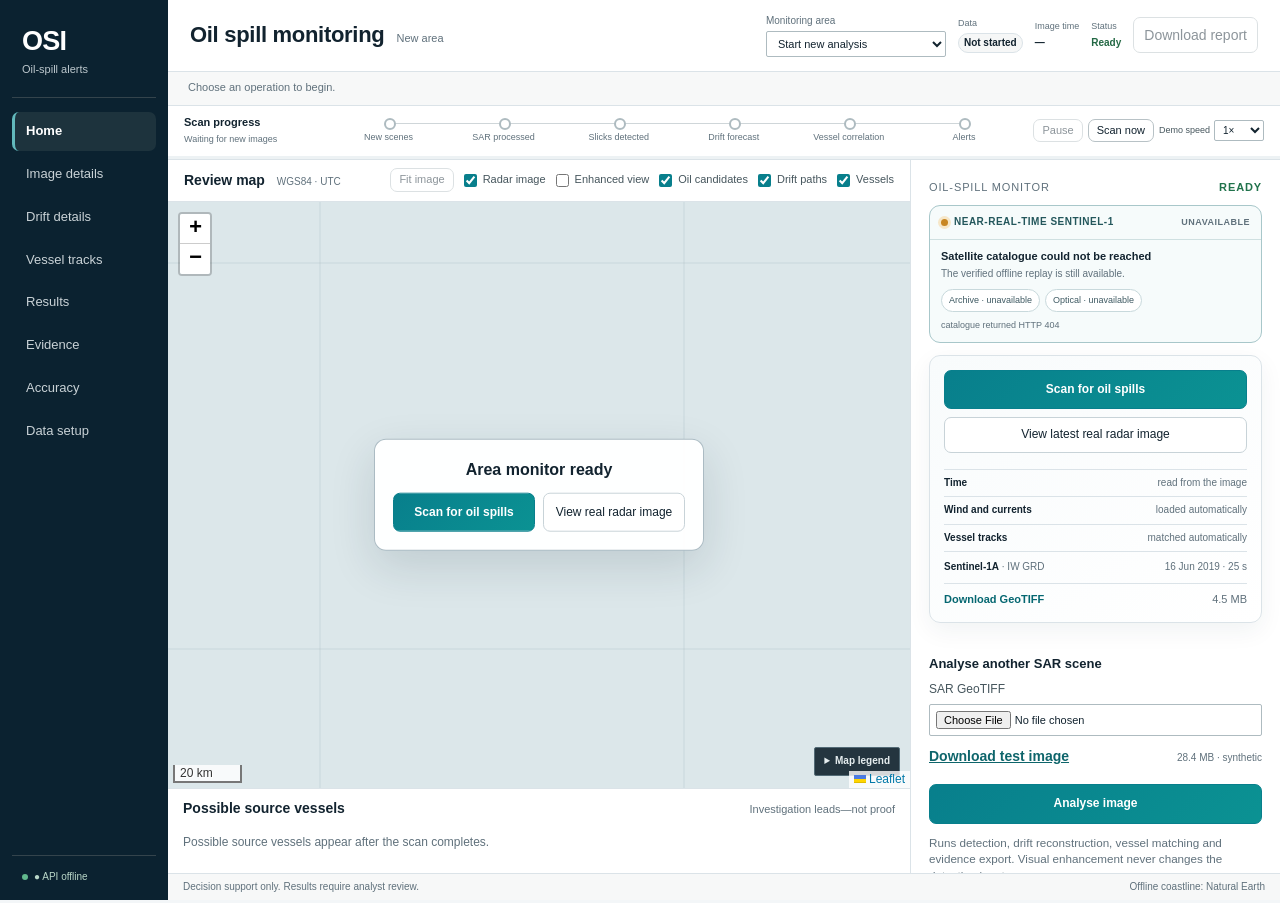
==== commit 00a7a132: "Add live SAR and EO catalogue pairing" ====
--- a/oilspill-intel/frontend/static/index.html
+++ b/oilspill-intel/frontend/static/index.html
@@ -57,9 +57,26 @@
   <aside id="sidebar" tabindex="-1" aria-label="Investigation controls and evidence">
     <section id="page-dashboard" class="page active">
       <div class="operation-head"><span>Oil-spill monitor</span><b id="operationState">Ready</b></div>
+      <section id="liveFeed" class="live-feed" aria-label="Latest Sentinel-1 catalogue scene">
+        <div class="live-feed-head"><span><i></i> Near-real-time Sentinel-1</span><b id="liveSceneAge">Checking…</b></div>
+        <div id="liveScenePair" class="live-scene-pair">
+          <a id="liveSceneOpen" class="live-scene-image" href="#" target="_blank" rel="noreferrer" hidden>
+            <img id="liveScenePreview" alt="Latest Sentinel-1 radar preview over the Mumbai monitoring area"><span>SAR</span>
+          </a>
+          <a id="liveOpticalOpen" class="live-scene-image optical" href="#" target="_blank" rel="noreferrer" hidden>
+            <img id="liveOpticalPreview" alt="Time-and-area matched Sentinel-2 optical companion"><span>EO companion</span>
+          </a>
+        </div>
+        <strong id="liveSceneTitle">Looking for the latest Mumbai-coast radar scene…</strong>
+        <p id="liveSceneMeta">Connecting to the public satellite catalogue.</p>
+        <div class="live-checks" aria-label="Verification sources">
+          <span id="liveArchive">Archive · checking</span><span id="liveOptical">Optical · checking</span>
+        </div>
+        <small id="liveSceneNote">The live catalogue is separate from the verified replay below.</small>
+      </section>
       <div class="operation-card">
         <button id="btnRunReplay" class="primary">Scan for oil spills</button>
-        <button id="btnReceiveSample" class="secondary">View a real radar image</button>
+        <button id="btnReceiveSample" class="secondary">View latest real radar image</button>
         <ul class="automatic-inputs" aria-label="Automatic inputs">
           <li><b>Time</b><span>read from the image</span></li>
           <li><b>Wind and currents</b><span>loaded automatically</span></li>
--- a/oilspill-intel/frontend/static/app.css
+++ b/oilspill-intel/frontend/static/app.css
@@ -276,6 +276,26 @@
 .section-intro { margin: -4px 0 18px; color: var(--muted); font-size: 12px; }
 .operation-head { display: flex; align-items: center; justify-content: space-between; margin: 0 0 10px; color: var(--muted); font-size: 11px; text-transform: uppercase; letter-spacing: .08em; }
 .operation-head b { color: #21734c; font-size: 11px; }
+.live-feed { margin-bottom: 12px; overflow: hidden; border: 1px solid #a8c7ca; border-radius: 11px; background: #f6fbfb; }
+.live-feed-head { display: flex; align-items: center; justify-content: space-between; gap: 8px; padding: 9px 11px; border-bottom: 1px solid #cfe0e1; color: #24575c; font-size: 10px; text-transform: uppercase; letter-spacing: .05em; }
+.live-feed-head span { display: flex; align-items: center; gap: 6px; font-weight: 700; }
+.live-feed-head i { width: 7px; height: 7px; border-radius: 50%; background: #c88622; box-shadow: 0 0 0 3px #f6e7c9; }
+.live-feed.connected .live-feed-head i { background: #3c8a63; box-shadow: 0 0 0 3px #dceee4; }
+.live-feed-head b { color: var(--muted); font-size: 9px; font-weight: 600; text-align: right; }
+.live-scene-pair { display: grid; grid-template-columns: 1fr; background: var(--map); }
+.live-scene-pair.paired { grid-template-columns: 1fr 1fr; }
+.live-scene-image { position: relative; display: block; height: 116px; overflow: hidden; background: var(--map); }
+.live-scene-pair.paired .live-scene-image:first-child { border-right: 1px solid #fff; }
+.live-scene-image[hidden] { display: none; }
+.live-scene-image img { width: 100%; height: 100%; object-fit: cover; filter: grayscale(1) contrast(1.12); }
+.live-scene-image.optical img { filter: saturate(.9) contrast(1.04); }
+.live-scene-image span { position: absolute; left: 6px; bottom: 6px; padding: 3px 5px; border-radius: 3px; background: rgba(13,40,51,.82); color: #fff; font-size: 8px; font-weight: 700; text-transform: uppercase; }
+.live-feed > strong, .live-feed > p, .live-feed > small { display: block; margin: 0; padding-right: 11px; padding-left: 11px; }
+.live-feed > strong { padding-top: 9px; font-size: 11px; line-height: 1.35; }
+.live-feed > p { padding-top: 3px; color: var(--muted); font-size: 10px; }
+.live-feed > small { padding-top: 7px; padding-bottom: 10px; color: var(--muted); font-size: 9px; line-height: 1.4; }
+.live-checks { display: flex; flex-wrap: wrap; gap: 5px; padding: 8px 11px 0; }
+.live-checks span { padding: 4px 7px; border: 1px solid #c8d9dc; border-radius: 999px; background: #fff; color: #3e5962; font-size: 9px; }
 .operation-card { margin-bottom: 14px; padding: 14px; border: 1px solid var(--line); border-radius: 11px; background: linear-gradient(145deg, #f8fbfc, #fff); box-shadow: 0 8px 24px rgba(17,48,61,.06); }
 .operation-card .primary, .operation-card .secondary { margin: 0 0 8px; }
 .automatic-inputs { margin: 8px 0; padding: 0; border-top: 1px solid var(--line); list-style: none; }
@@ -429,7 +449,7 @@
 .public-demo #nav button[data-page="drift"],
 .public-demo #nav button[data-page="ais"],
 .public-demo #nav button[data-page="data"] { display: none; }
-.public-demo .stage-list { grid-template-columns: repeat(4, minmax(80px, 1fr)); }
+.public-demo .stage-list { grid-template-columns: repeat(5, minmax(70px, 1fr)); }
 .public-demo .case-picker, .public-demo .replay-controls, .public-demo .advanced-tools, .public-demo .map-tools .chk { display: none; }
 .public-demo .stage-strip { grid-template-columns: 135px minmax(0, 1fr); }
 @media (max-width: 1100px) {
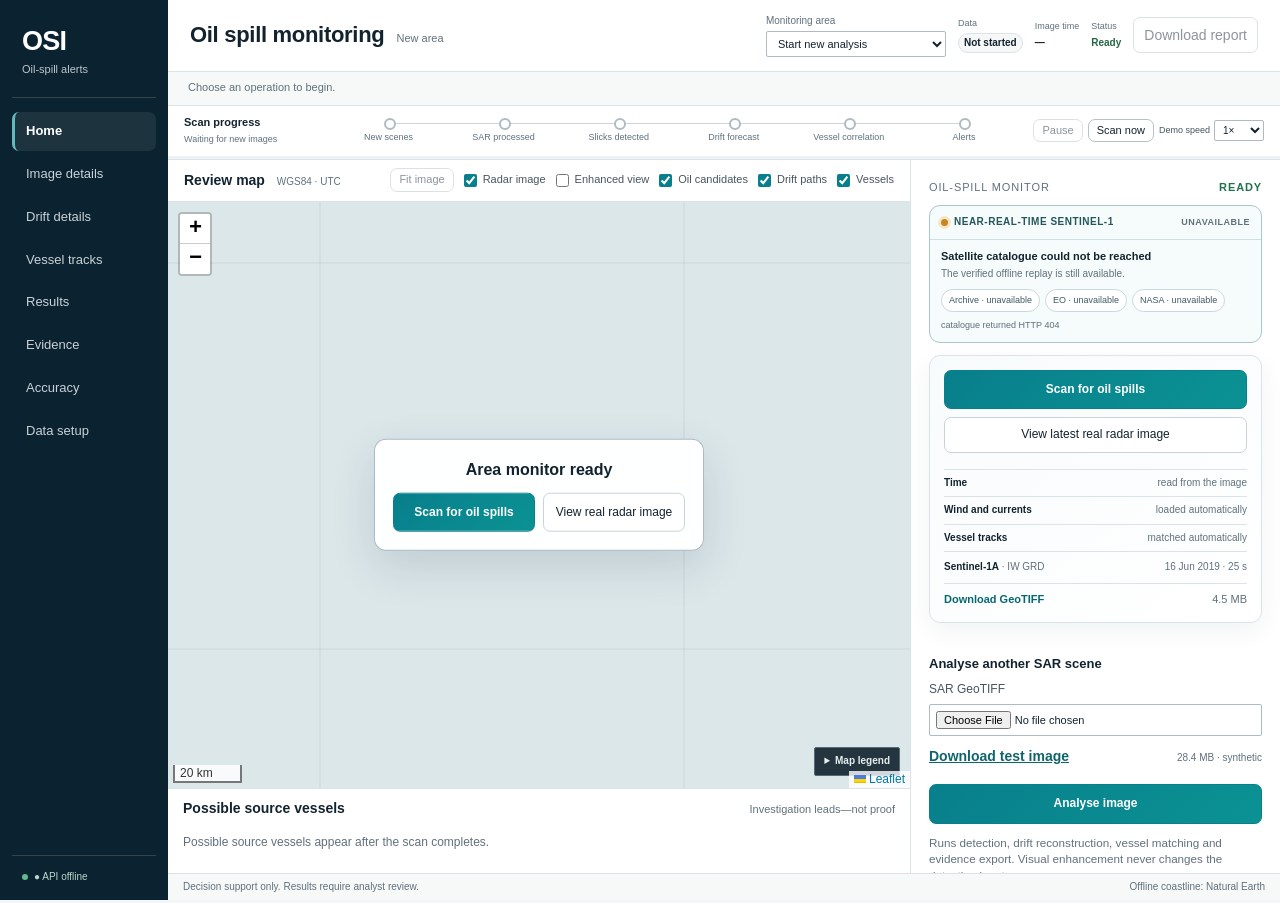
==== commit 9a64f9ab: "Add NASA VIIRS live context" ====
--- a/oilspill-intel/frontend/static/index.html
+++ b/oilspill-intel/frontend/static/index.html
@@ -66,11 +66,14 @@
           <a id="liveOpticalOpen" class="live-scene-image optical" href="#" target="_blank" rel="noreferrer" hidden>
             <img id="liveOpticalPreview" alt="Time-and-area matched Sentinel-2 optical companion"><span>EO companion</span>
           </a>
+          <a id="liveNasaOpen" class="live-scene-image optical" href="#" target="_blank" rel="noreferrer" hidden>
+            <img id="liveNasaPreview" alt="Latest NASA VIIRS near-real-time optical context"><span>NASA NRT</span>
+          </a>
         </div>
         <strong id="liveSceneTitle">Looking for the latest Mumbai-coast radar scene…</strong>
         <p id="liveSceneMeta">Connecting to the public satellite catalogue.</p>
         <div class="live-checks" aria-label="Verification sources">
-          <span id="liveArchive">Archive · checking</span><span id="liveOptical">Optical · checking</span>
+          <span id="liveArchive">Archive · checking</span><span id="liveOptical">EO · checking</span><span id="liveNasa">NASA · checking</span>
         </div>
         <small id="liveSceneNote">The live catalogue is separate from the verified replay below.</small>
       </section>
--- a/oilspill-intel/frontend/static/app.css
+++ b/oilspill-intel/frontend/static/app.css
@@ -284,12 +284,13 @@
 .live-feed-head b { color: var(--muted); font-size: 9px; font-weight: 600; text-align: right; }
 .live-scene-pair { display: grid; grid-template-columns: 1fr; background: var(--map); }
 .live-scene-pair.paired { grid-template-columns: 1fr 1fr; }
+.live-scene-pair.with-nasa { grid-template-columns: repeat(3, 1fr); }
 .live-scene-image { position: relative; display: block; height: 116px; overflow: hidden; background: var(--map); }
-.live-scene-pair.paired .live-scene-image:first-child { border-right: 1px solid #fff; }
+.live-scene-pair.paired .live-scene-image:not(:last-child), .live-scene-pair.with-nasa .live-scene-image:not(:last-child) { border-right: 1px solid #fff; }
 .live-scene-image[hidden] { display: none; }
 .live-scene-image img { width: 100%; height: 100%; object-fit: cover; filter: grayscale(1) contrast(1.12); }
 .live-scene-image.optical img { filter: saturate(.9) contrast(1.04); }
-.live-scene-image span { position: absolute; left: 6px; bottom: 6px; padding: 3px 5px; border-radius: 3px; background: rgba(13,40,51,.82); color: #fff; font-size: 8px; font-weight: 700; text-transform: uppercase; }
+.live-scene-image span { position: absolute; left: 4px; bottom: 5px; padding: 3px 4px; border-radius: 3px; background: rgba(13,40,51,.82); color: #fff; font-size: 7px; font-weight: 700; text-transform: uppercase; }
 .live-feed > strong, .live-feed > p, .live-feed > small { display: block; margin: 0; padding-right: 11px; padding-left: 11px; }
 .live-feed > strong { padding-top: 9px; font-size: 11px; line-height: 1.35; }
 .live-feed > p { padding-top: 3px; color: var(--muted); font-size: 10px; }
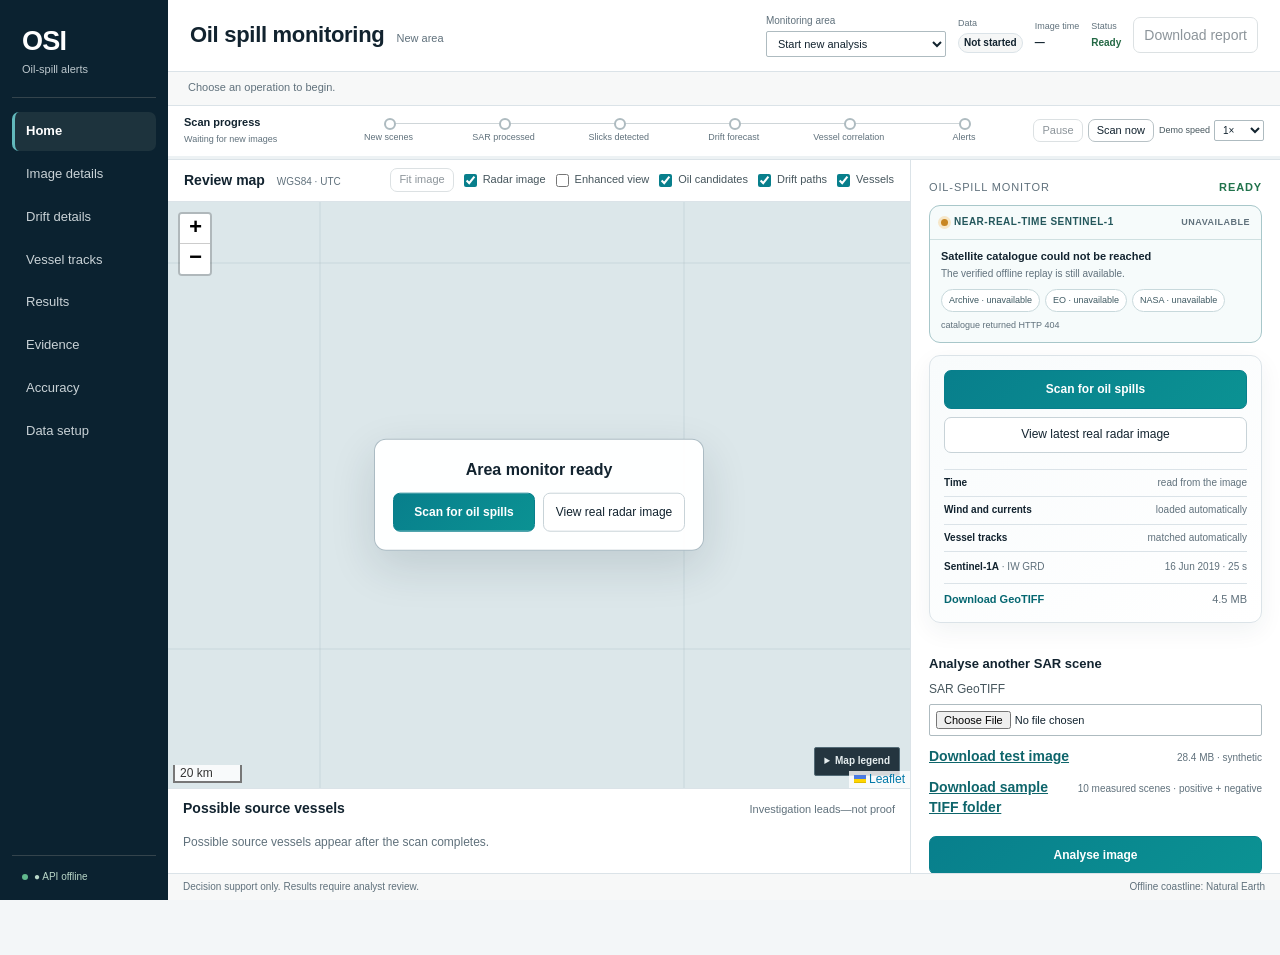
==== commit 228d53dc: "Show uploaded scene context and drift conditions" ====
--- a/oilspill-intel/frontend/static/index.html
+++ b/oilspill-intel/frontend/static/index.html
@@ -91,12 +91,14 @@
         </div>
         <a class="sample-file" href="samples/S1A_IW_20190616_140738_real_sample.tif" download>Download GeoTIFF <span>4.5 MB</span></a>
       </div>
+      <section id="contextPanel" class="context-panel" aria-live="polite" hidden></section>
       <div class="kpis" id="kpis"></div>
       <div class="technical-tools">
       <h3>Analyse another SAR scene</h3>
       <div class="image-workflow">
         <label>SAR GeoTIFF <input type="file" id="autoSceneFile" accept=".tif,.tiff"></label>
         <p class="sample-download"><a id="sampleSceneDownload" href="/api/demo/sample-scene" download="OSI_sample_20250314.tif">Download test image</a><span>28.4 MB · synthetic</span></p>
+        <p class="sample-download"><a href="samples/OSI_judge_validation_pack.zip" download>Download sample TIFF folder</a><span>10 measured scenes · positive + negative</span></p>
         <button id="btnAutoRun" class="primary">Analyse image</button>
         <div id="autoProgress" class="small muted" role="status"></div>
         <small>Runs detection, drift reconstruction, vessel matching and evidence export. Visual enhancement never changes the detection input.</small>
--- a/oilspill-intel/frontend/static/app.css
+++ b/oilspill-intel/frontend/static/app.css
@@ -312,6 +312,13 @@
 .sample-download { display: flex; align-items: baseline; justify-content: space-between; gap: 8px; margin: -2px 0 13px; }
 .sample-download a { font-weight: 600; }
 .sample-download span { color: var(--muted); font-size: 10px; white-space: nowrap; }
+.context-panel { margin: 10px 0; padding: 10px; border: 1px solid var(--line); background: #f7fbfc; }
+.context-panel h3 { margin: 0 0 8px; font-size: 13px; }
+.context-grid { display: grid; grid-template-columns: 1fr 1fr; gap: 7px; }
+.context-grid div { min-width: 0; padding: 7px; border: 1px solid var(--line); background: white; }
+.context-grid span { display: block; margin-bottom: 2px; color: var(--muted); font-size: 9px; text-transform: uppercase; letter-spacing: .03em; }
+.context-grid b { display: block; overflow-wrap: anywhere; font-size: 11px; line-height: 1.25; }
+.context-source { margin: 8px 0 0; color: var(--muted); font-size: 9px; line-height: 1.3; }
 .demo-only { display: none; margin: 8px 0 0; color: var(--muted); font-size: 10px; }
 .public-demo .demo-only { display: block; }
 .public-demo-banner { display: none !important; }
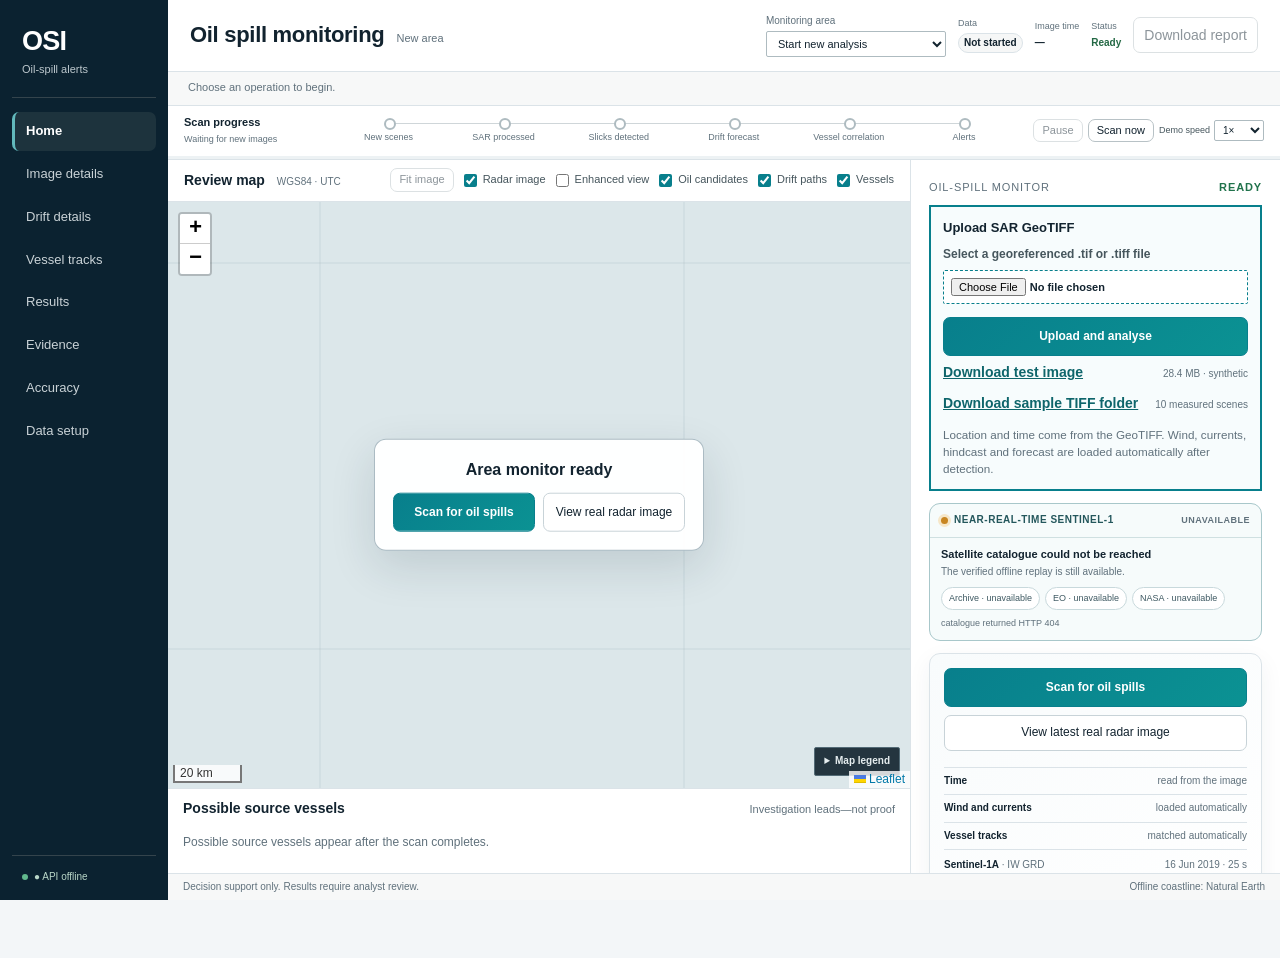
==== commit bea9f504: "Move GeoTIFF upload to dashboard top" ====
--- a/oilspill-intel/frontend/static/index.html
+++ b/oilspill-intel/frontend/static/index.html
@@ -57,6 +57,16 @@
   <aside id="sidebar" tabindex="-1" aria-label="Investigation controls and evidence">
     <section id="page-dashboard" class="page active">
       <div class="operation-head"><span>Oil-spill monitor</span><b id="operationState">Ready</b></div>
+      <div class="image-workflow upload-card">
+        <h3>Upload SAR GeoTIFF</h3>
+        <label>Select a georeferenced .tif or .tiff file<input type="file" id="autoSceneFile" accept=".tif,.tiff"></label>
+        <button id="btnAutoRun" class="primary">Upload and analyse</button>
+        <div id="autoProgress" class="small muted" role="status"></div>
+        <p class="sample-download"><a id="sampleSceneDownload" href="/api/demo/sample-scene" download="OSI_sample_20250314.tif">Download test image</a><span>28.4 MB · synthetic</span></p>
+        <p class="sample-download"><a href="samples/OSI_judge_validation_pack.zip" download>Download sample TIFF folder</a><span>10 measured scenes</span></p>
+        <small>Location and time come from the GeoTIFF. Wind, currents, hindcast and forecast are loaded automatically after detection.</small>
+        <p class="demo-only">The public demo accepts the provided test image and replays its verified result.</p>
+      </div>
       <section id="liveFeed" class="live-feed" aria-label="Latest Sentinel-1 catalogue scene">
         <div class="live-feed-head"><span><i></i> Near-real-time Sentinel-1</span><b id="liveSceneAge">Checking…</b></div>
         <div id="liveScenePair" class="live-scene-pair">
@@ -94,16 +104,6 @@
       <section id="contextPanel" class="context-panel" aria-live="polite" hidden></section>
       <div class="kpis" id="kpis"></div>
       <div class="technical-tools">
-      <h3>Analyse another SAR scene</h3>
-      <div class="image-workflow">
-        <label>SAR GeoTIFF <input type="file" id="autoSceneFile" accept=".tif,.tiff"></label>
-        <p class="sample-download"><a id="sampleSceneDownload" href="/api/demo/sample-scene" download="OSI_sample_20250314.tif">Download test image</a><span>28.4 MB · synthetic</span></p>
-        <p class="sample-download"><a href="samples/OSI_judge_validation_pack.zip" download>Download sample TIFF folder</a><span>10 measured scenes · positive + negative</span></p>
-        <button id="btnAutoRun" class="primary">Analyse image</button>
-        <div id="autoProgress" class="small muted" role="status"></div>
-        <small>Runs detection, drift reconstruction, vessel matching and evidence export. Visual enhancement never changes the detection input.</small>
-        <p class="demo-only">The public demo accepts the provided test image and replays its verified result.</p>
-      </div>
       <button id="btnDemo" class="visually-hidden" tabindex="-1">Run included sample</button>
       <details class="case-meta"><summary>Case information</summary>
         <div class="sih-brief" aria-label="Smart India Hackathon problem alignment">
--- a/oilspill-intel/frontend/static/app.css
+++ b/oilspill-intel/frontend/static/app.css
@@ -309,6 +309,11 @@
 .image-workflow { margin-bottom: 12px; }
 .image-workflow > label:first-child { margin-top: 0; }
 .image-workflow small { display: block; margin-top: 6px; color: var(--muted); }
+.upload-card { margin: 10px 0 12px; padding: 12px; border: 2px solid var(--accent); background: #f7fcfd; }
+.upload-card h3 { margin: 0 0 8px; }
+.upload-card label { display: block; margin: 0 0 8px; font-weight: 600; }
+.upload-card input[type="file"] { display: block; width: 100%; margin-top: 6px; padding: 7px; border: 1px dashed var(--accent); background: white; }
+.upload-card .primary { width: 100%; margin-bottom: 8px; }
 .sample-download { display: flex; align-items: baseline; justify-content: space-between; gap: 8px; margin: -2px 0 13px; }
 .sample-download a { font-weight: 600; }
 .sample-download span { color: var(--muted); font-size: 10px; white-space: nowrap; }
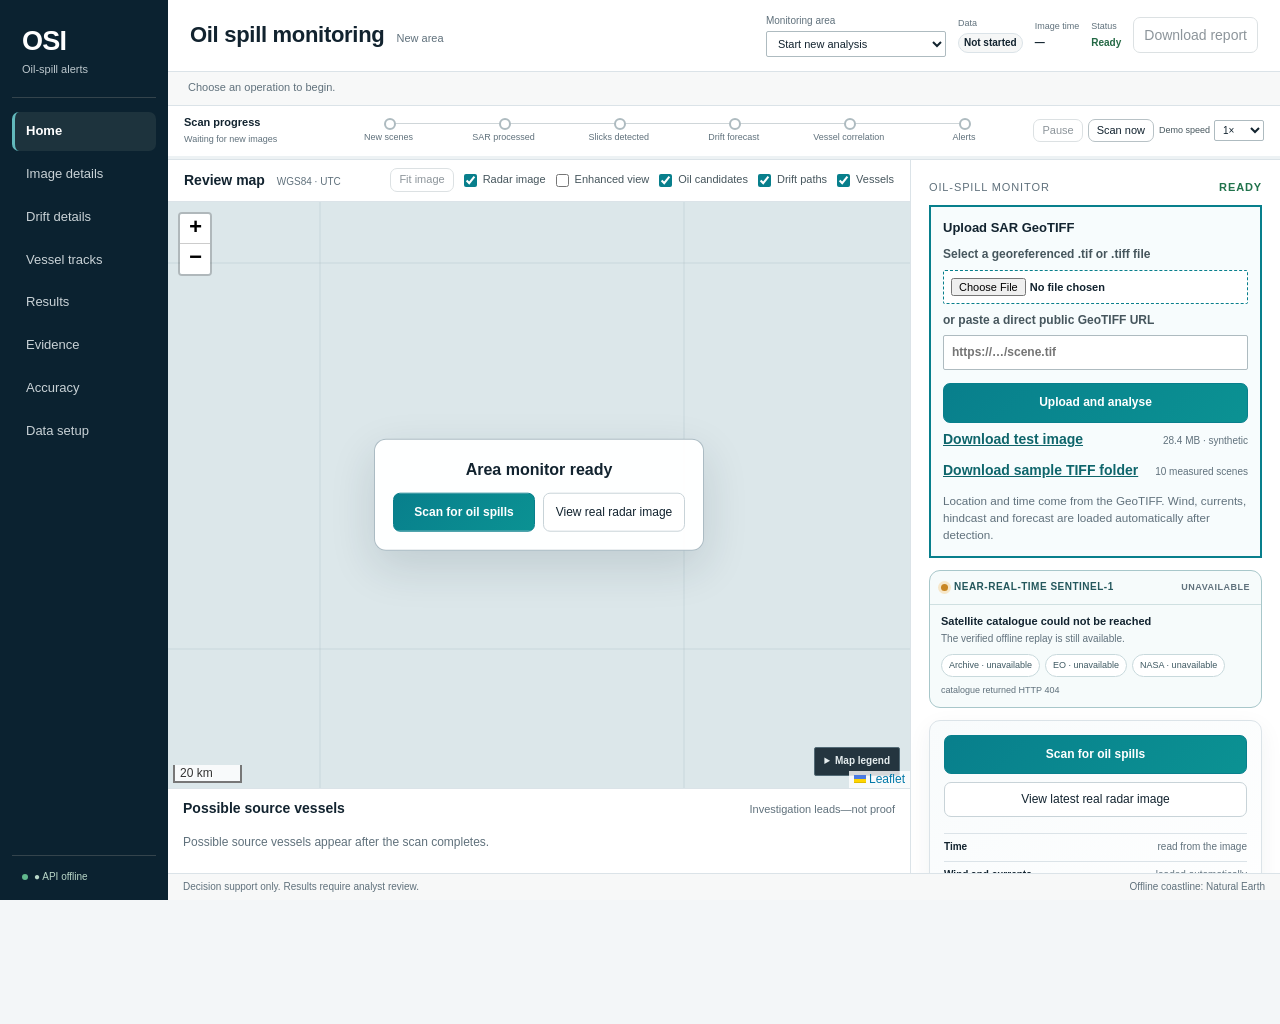
==== commit feac2bdb: "Accept public GeoTIFF URLs in analysis worker" ====
--- a/oilspill-intel/frontend/static/index.html
+++ b/oilspill-intel/frontend/static/index.html
@@ -60,6 +60,7 @@
       <div class="image-workflow upload-card">
         <h3>Upload SAR GeoTIFF</h3>
         <label>Select a georeferenced .tif or .tiff file<input type="file" id="autoSceneFile" accept=".tif,.tiff"></label>
+        <label>or paste a direct public GeoTIFF URL<input type="url" id="autoSceneUrl" placeholder="https://…/scene.tif"></label>
         <button id="btnAutoRun" class="primary">Upload and analyse</button>
         <div id="autoProgress" class="small muted" role="status"></div>
         <p class="sample-download"><a id="sampleSceneDownload" href="/api/demo/sample-scene" download="OSI_sample_20250314.tif">Download test image</a><span>28.4 MB · synthetic</span></p>
--- a/oilspill-intel/frontend/static/app.css
+++ b/oilspill-intel/frontend/static/app.css
@@ -313,6 +313,7 @@
 .upload-card h3 { margin: 0 0 8px; }
 .upload-card label { display: block; margin: 0 0 8px; font-weight: 600; }
 .upload-card input[type="file"] { display: block; width: 100%; margin-top: 6px; padding: 7px; border: 1px dashed var(--accent); background: white; }
+.upload-card input[type="url"] { display: block; width: 100%; margin-top: 6px; }
 .upload-card .primary { width: 100%; margin-bottom: 8px; }
 .sample-download { display: flex; align-items: baseline; justify-content: space-between; gap: 8px; margin: -2px 0 13px; }
 .sample-download a { font-weight: 600; }
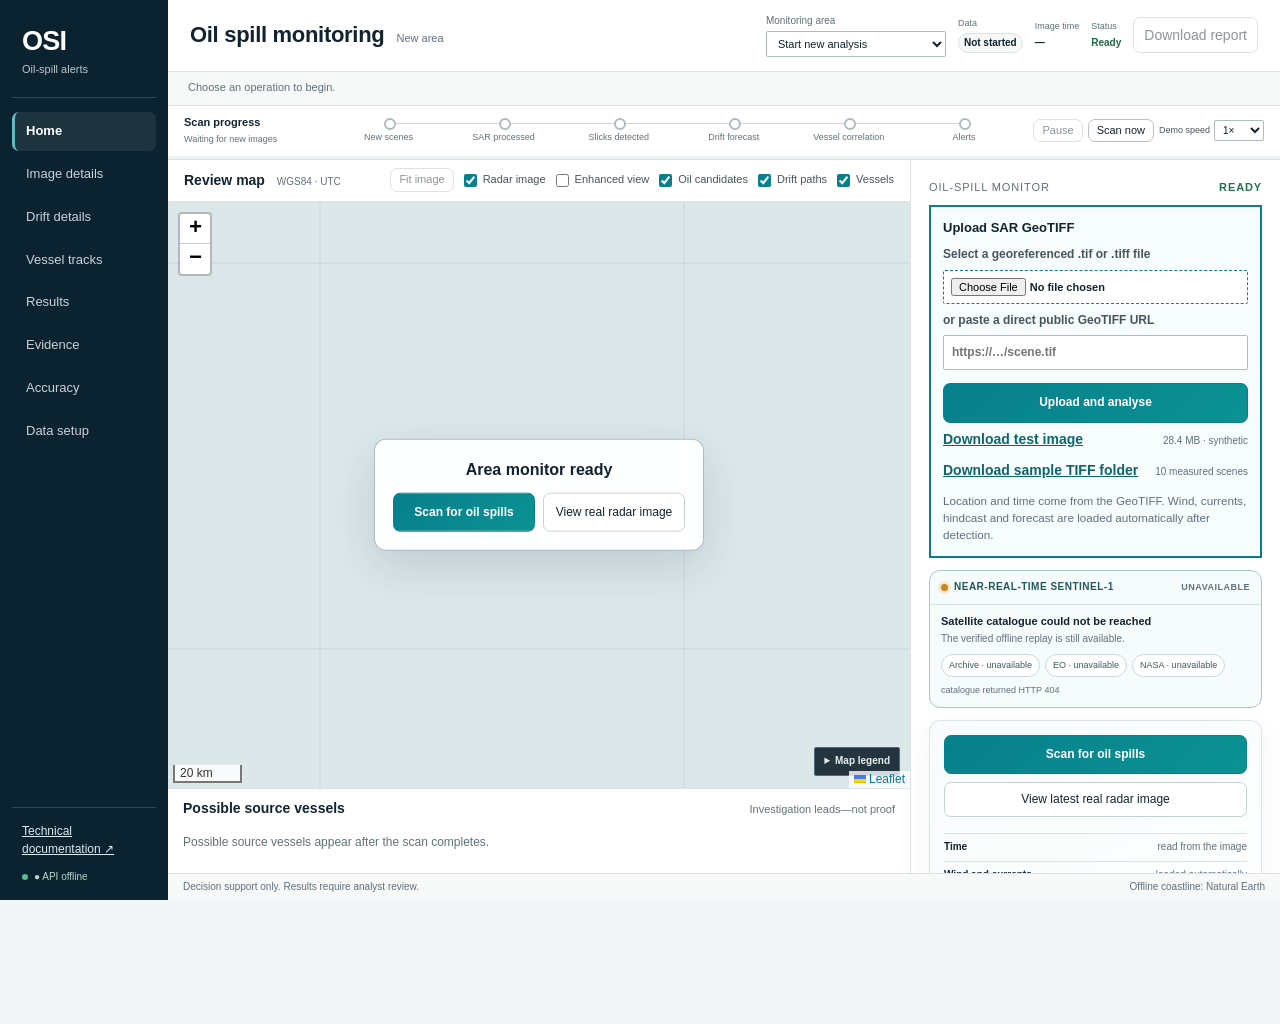
==== commit fc43949b: "Add response brief and public technical documentation" ====
--- a/oilspill-intel/frontend/static/index.html
+++ b/oilspill-intel/frontend/static/index.html
@@ -22,7 +22,7 @@
     <button data-page="evaluation">Accuracy</button>
     <button data-page="data">Data setup</button>
   </nav>
-  <div class="rail-foot"><div class="status" id="health" role="status">Connecting…</div></div>
+  <div class="rail-foot"><a class="documentation-link" href="technical-documentation.html" target="_blank" rel="noopener">Technical documentation ↗</a><div class="status" id="health" role="status">Connecting…</div></div>
 </header>
 <div class="workspace">
 <div class="workspace-head">
@@ -57,6 +57,14 @@
   <aside id="sidebar" tabindex="-1" aria-label="Investigation controls and evidence">
     <section id="page-dashboard" class="page active">
       <div class="operation-head"><span>Oil-spill monitor</span><b id="operationState">Ready</b></div>
+      <section id="responseBrief" class="response-brief" aria-labelledby="responseBriefTitle" hidden>
+        <h3 id="responseBriefTitle">Response brief</h3>
+        <p id="briefBasis" class="brief-basis"></p>
+        <dl id="briefFacts"></dl>
+        <details><summary>Checks before handoff</summary><ul id="briefChecks"></ul></details>
+        <div class="brief-actions"><button id="btnCopyBrief" class="secondary">Copy brief</button><button id="btnDownloadBrief" class="primary">Download brief</button></div>
+        <details><summary>Read / select brief text</summary><textarea id="briefText" rows="9" readonly aria-label="Response brief text"></textarea></details>
+      </section>
       <div class="image-workflow upload-card">
         <h3>Upload SAR GeoTIFF</h3>
         <label>Select a georeferenced .tif or .tiff file<input type="file" id="autoSceneFile" accept=".tif,.tiff"></label>
@@ -246,6 +254,7 @@
 <footer>Decision support only. Results require analyst review.<span>Offline coastline: Natural Earth</span></footer>
 </div>
 <script src="vendor/leaflet.js"></script>
+<script src="response-brief.js"></script>
 <script src="app.js"></script>
 </body>
 </html>
--- a/oilspill-intel/frontend/static/app.css
+++ b/oilspill-intel/frontend/static/app.css
@@ -325,6 +325,20 @@
 .context-grid span { display: block; margin-bottom: 2px; color: var(--muted); font-size: 9px; text-transform: uppercase; letter-spacing: .03em; }
 .context-grid b { display: block; overflow-wrap: anywhere; font-size: 11px; line-height: 1.25; }
 .context-source { margin: 8px 0 0; color: var(--muted); font-size: 9px; line-height: 1.3; }
+.response-brief { margin: 0 0 16px; padding: 14px; border: 1px solid #8ebbc0; border-top: 3px solid var(--accent); background: #f8fcfc; }
+.response-brief h3 { margin: 0; font-size: 17px; }
+.brief-basis { margin: 6px 0 12px; color: var(--warning); font-size: 12px; font-weight: 600; }
+.response-brief dl { margin: 0; }
+.response-brief dl > div { padding: 8px 0; border-top: 1px solid var(--line); }
+.response-brief dt { margin-bottom: 3px; color: var(--muted); font-size: 11px; }
+.response-brief dd { margin: 0; font-size: 13px; line-height: 1.5; overflow-wrap: anywhere; }
+.response-brief details { margin-top: 10px; font-size: 12px; }
+.response-brief ul { padding-left: 18px; line-height: 1.5; }
+.response-brief li + li { margin-top: 6px; }
+.brief-actions { display: flex; flex-wrap: wrap; gap: 8px; margin-top: 12px; }
+.brief-actions button { flex: 1; margin: 0; white-space: nowrap; }
+.response-brief textarea { width: 100%; margin-top: 8px; font: 12px/1.5 Arial, sans-serif; }
+.documentation-link { display: block; margin-bottom: 12px; color: #d9eaf0; font-size: 12px; line-height: 1.5; }
 .demo-only { display: none; margin: 8px 0 0; color: var(--muted); font-size: 10px; }
 .public-demo .demo-only { display: block; }
 .public-demo-banner { display: none !important; }
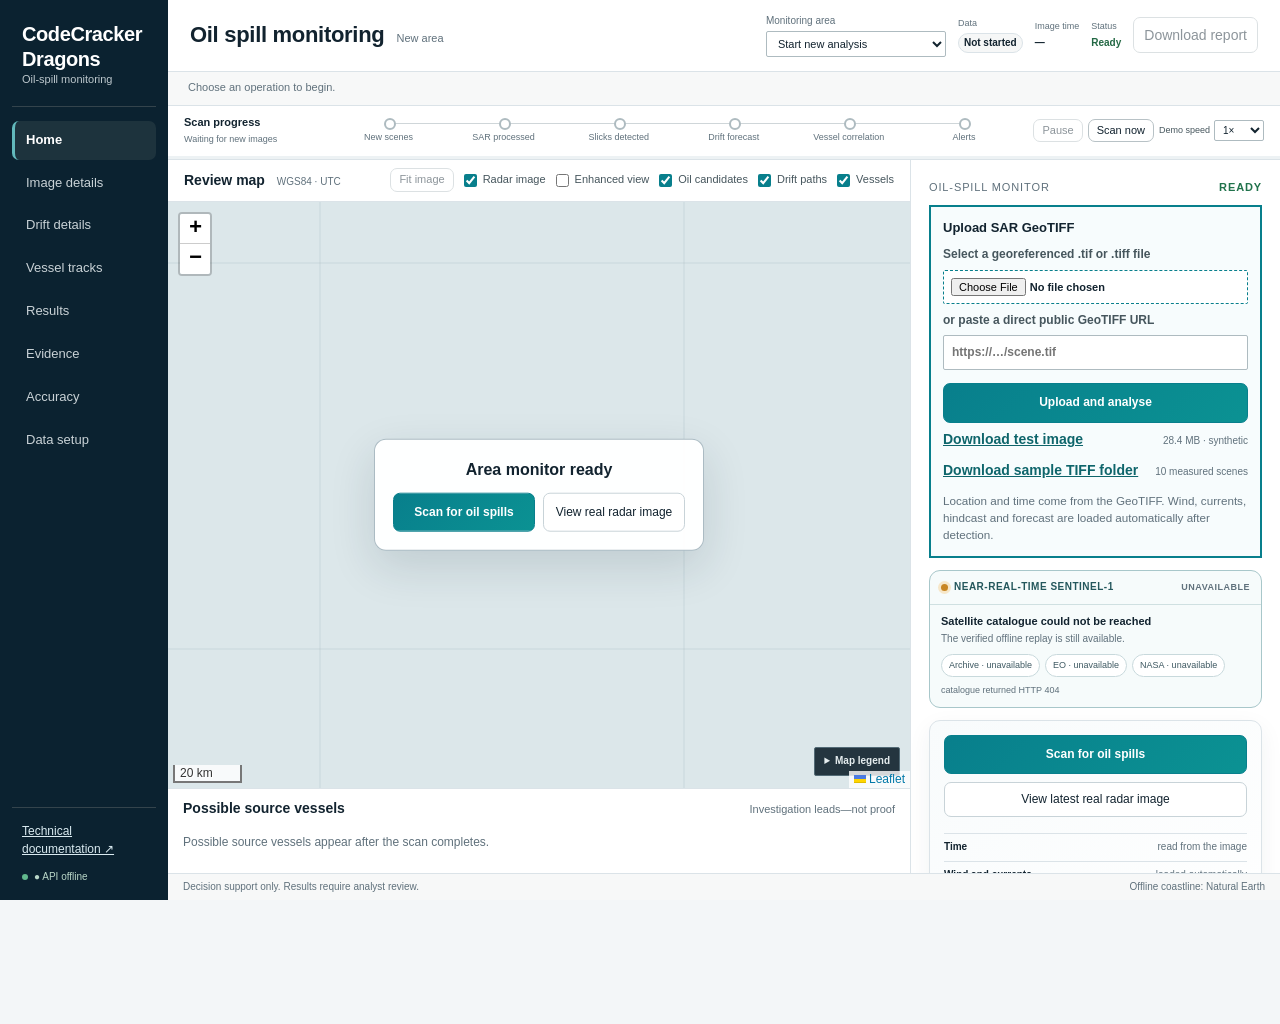
==== commit f18d7e34: "Rename public app to CodeCracker Dragons" ====
--- a/oilspill-intel/frontend/static/index.html
+++ b/oilspill-intel/frontend/static/index.html
@@ -2,7 +2,7 @@
 <html lang="en">
 <head>
 <meta charset="utf-8">
-<title>OSI — Oil Spill Intelligence | SIH26143</title>
+<title>CodeCracker Dragons | Oil-spill monitoring</title>
 <meta name="viewport" content="width=device-width, initial-scale=1">
 <meta name="description" content="Oil-spill detection, drift reconstruction and explainable AIS vessel correlation.">
 <link rel="stylesheet" href="vendor/leaflet.css">
@@ -11,7 +11,7 @@
 <body>
 <a class="skip-link" href="#sidebar">Skip to investigation controls</a>
 <header class="rail">
-  <div class="brand">OSI <small>Oil-spill alerts</small></div>
+  <div class="brand"><span>CodeCracker</span> Dragons<small>Oil-spill monitoring</small></div>
   <nav id="nav" aria-label="Investigation stages">
     <button data-page="dashboard" class="active" aria-current="page">Home</button>
     <button data-page="satellite">Image details</button>
--- a/oilspill-intel/frontend/static/app.css
+++ b/oilspill-intel/frontend/static/app.css
@@ -46,10 +46,12 @@
 .brand {
   padding: 0 10px 19px;
   border-bottom: 1px solid #34444c;
-  font-size: 27px;
+  font-size: 20px;
   font-weight: 700;
-  letter-spacing: -.8px;
-}
+  line-height: 1.25;
+  letter-spacing: -.4px;
+}
+.brand > span { display: block; }
 .brand small {
   display: block;
   margin-top: 1px;
@@ -482,7 +484,7 @@
 .public-demo .stage-strip { grid-template-columns: 135px minmax(0, 1fr); }
 @media (max-width: 1100px) {
   .rail { width: 142px; flex-basis: 142px; padding-inline: 7px; }
-  .brand { font-size: 25px; }
+  .brand { font-size: 18px; }
   .workspace-head { padding-inline: 14px; }
   .operational-meta span:nth-child(2) { display: none; }
   .stage-strip { grid-template-columns: 110px minmax(0, 1fr); }
@@ -495,6 +497,7 @@
   body { display: block; height: auto; }
   .rail { width: 100%; padding: 9px 10px; display: block; }
   .brand { display: inline-block; padding: 0 8px 7px; border: 0; font-size: 21px; }
+  .brand > span { display: inline; }
   .brand small, .rail-foot { display: none; }
   nav { flex-direction: row; overflow-x: auto; padding-top: 3px; border-top: 1px solid #34444c; }
   nav button { width: auto; flex-shrink: 0; padding: 7px 10px; border-left: 0; border-bottom: 2px solid transparent; }
